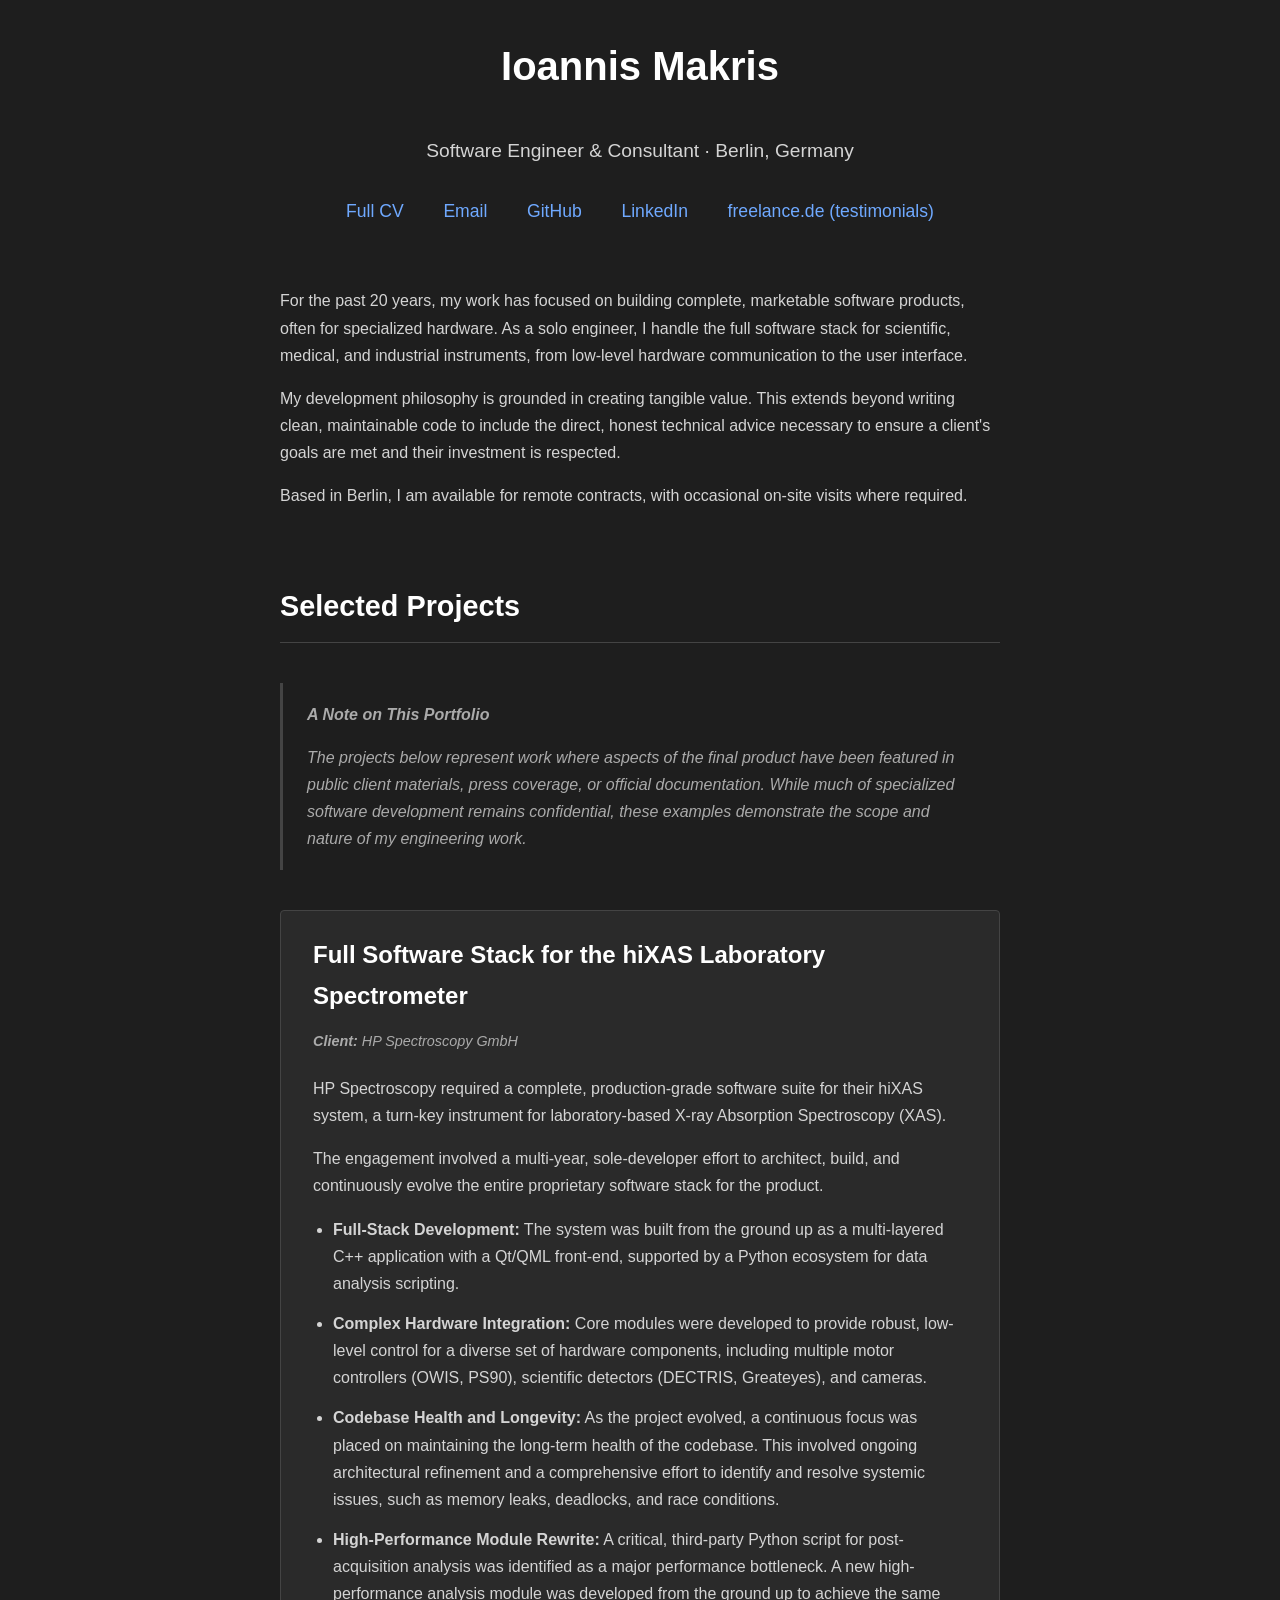
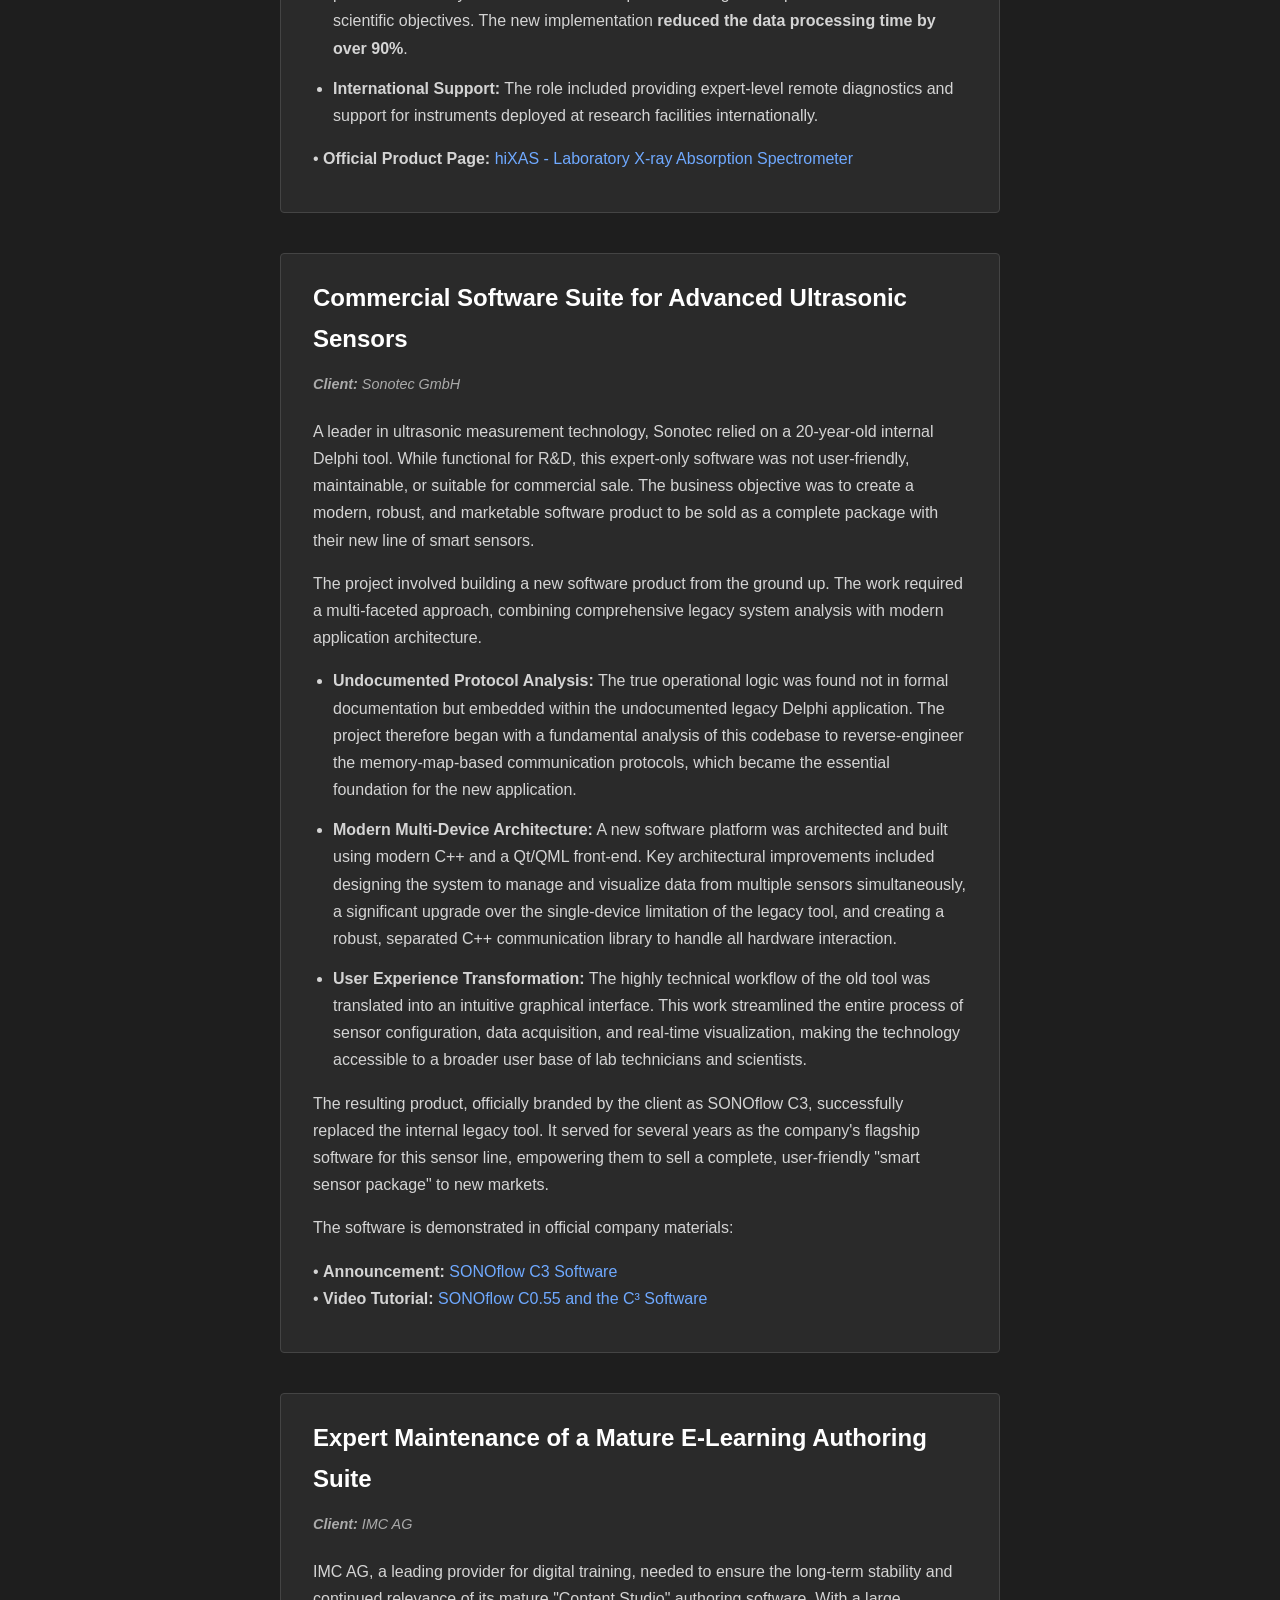
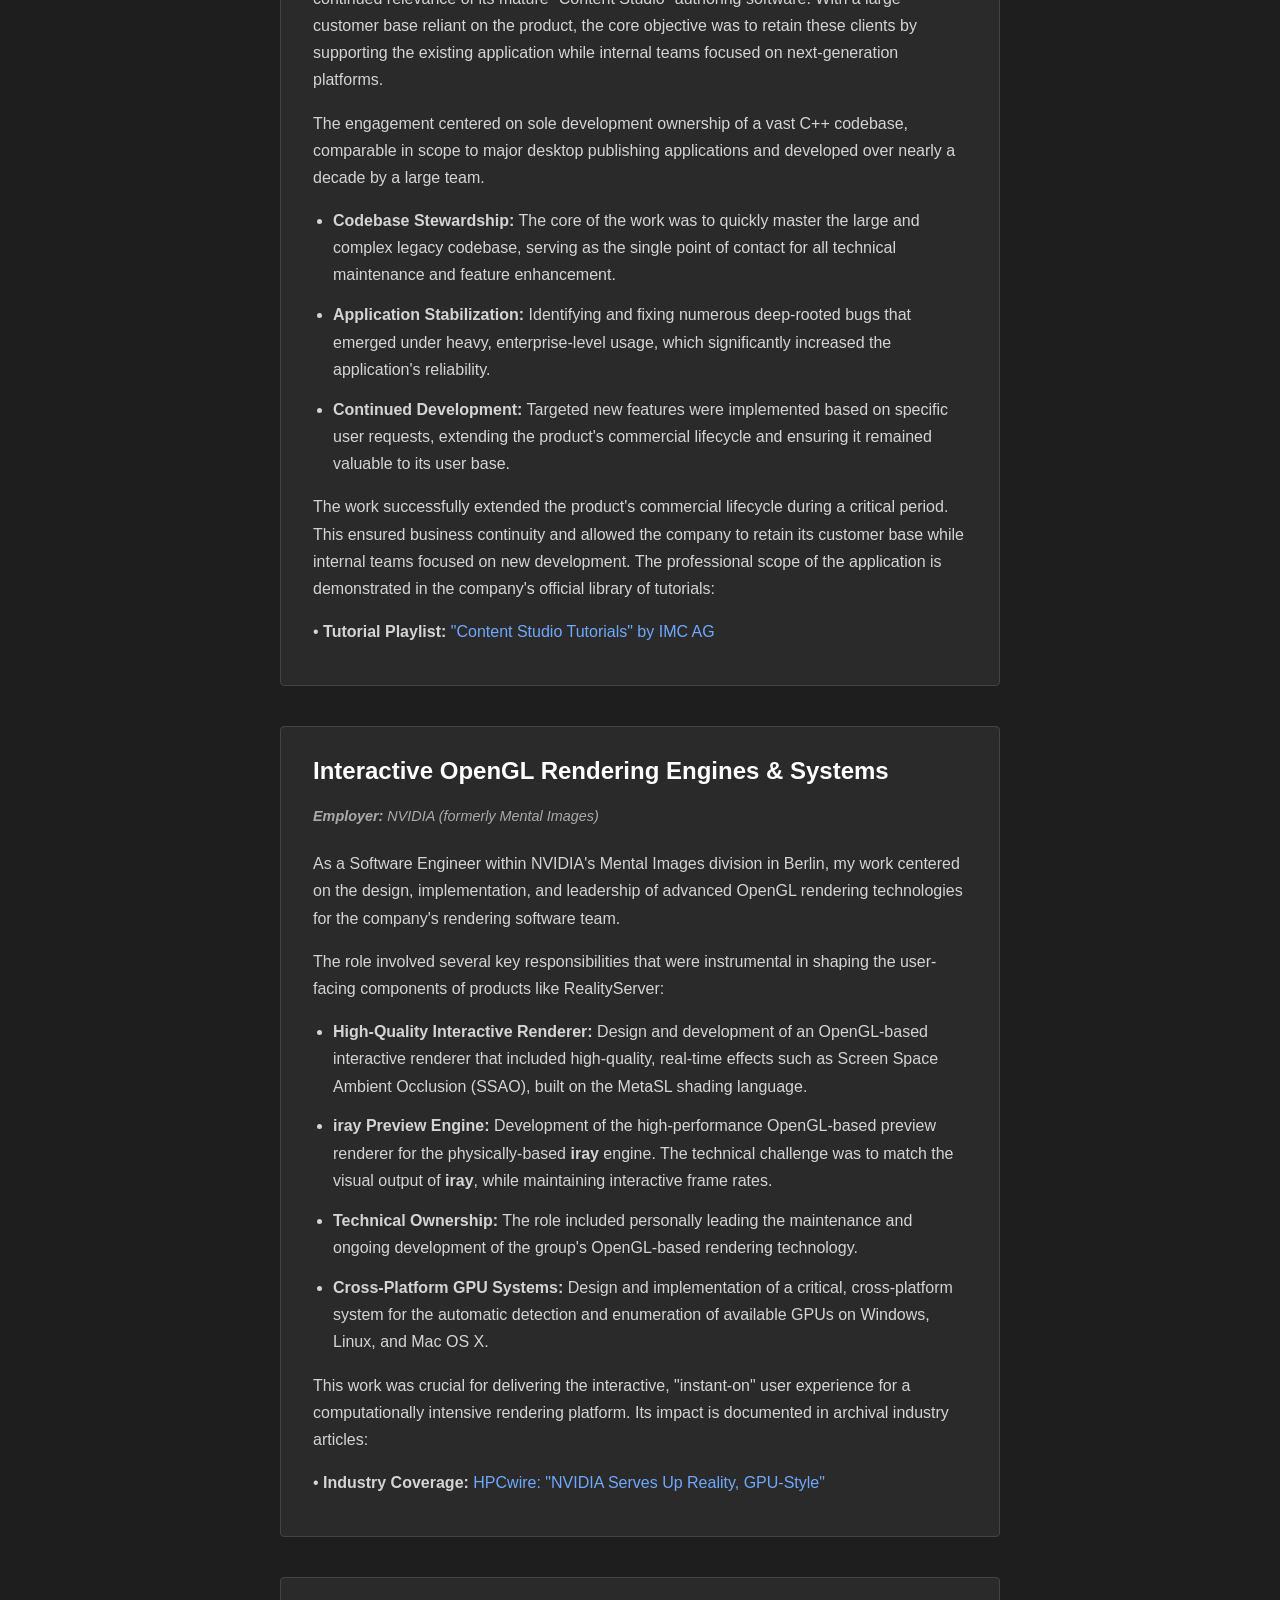
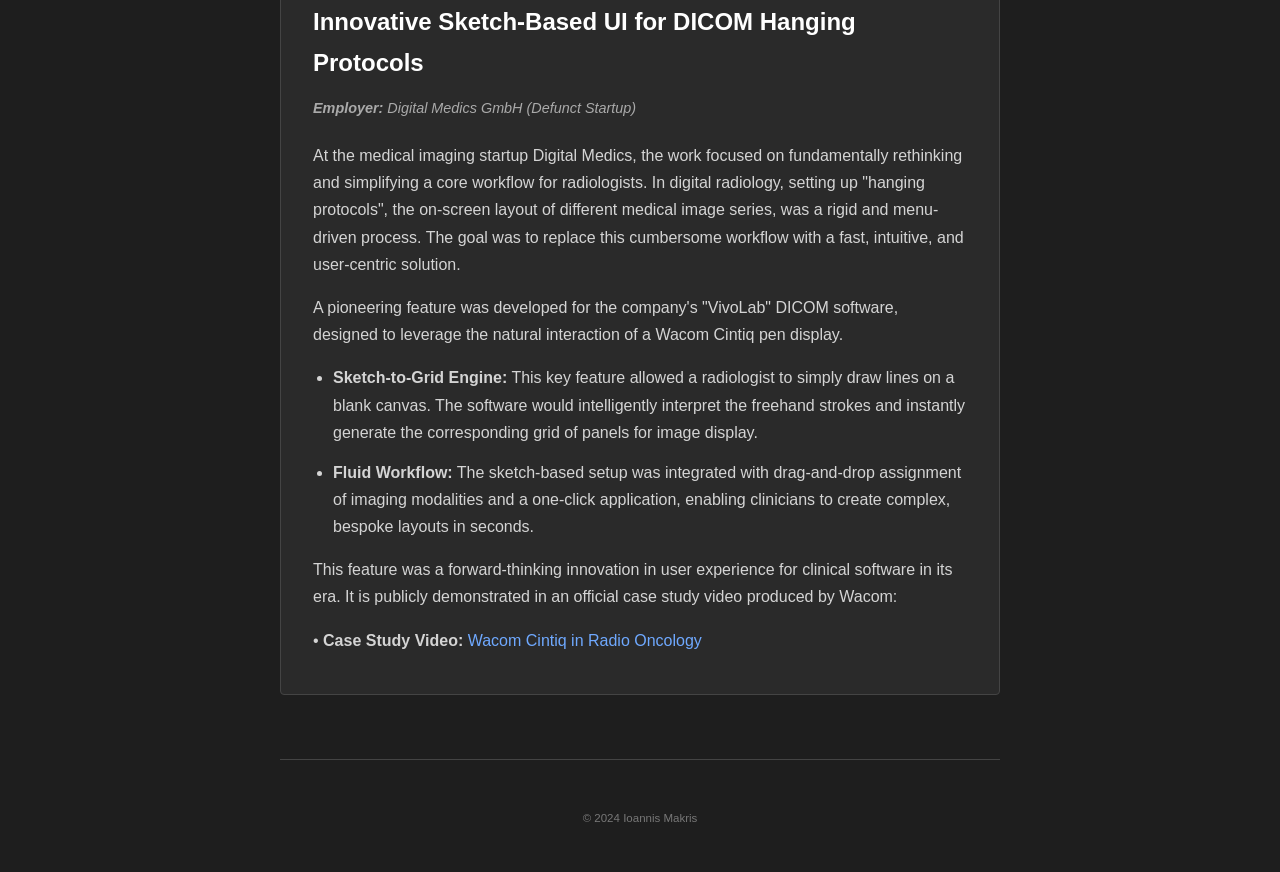
==== index.html @ 3e1bcc98 "Merge branch 'main' of https://github.com/imakris/imakris.de" ====
<!DOCTYPE html>
<html lang="en">
<head>
    <meta charset="UTF-8">
    <meta name="viewport" content="width=device-width, initial-scale=1.0">
    <title>Ioannis Makris - Software Engineer & Consultant</title>

    <!-- SEO & Social Media Meta Tags -->
    <meta name="description" content="Ioannis Makris, a C++/Qt software engineer and consultant based in Berlin, with 20 years of experience building full-stack applications for scientific, medical, and industrial instruments.">
    <meta property="og:title" content="Ioannis Makris - Software Engineer & Consultant">
    <meta property="og:description" content="Specializing in full-stack C++/Qt applications for scientific, medical, and industrial hardware.">
    <meta property="og:type" content="website">

    <!-- Embedded SVG Favicon (Correctly Encoded) -->
    <link rel="icon" type="image/svg+xml" href="data:image/svg+xml,%3Csvg xmlns='http://www.w3.org/2000/svg' viewBox='0 0 32 32'%3E%3Crect width='32' height='32' rx='6' fill='%231e1e1e' stroke='%23444' stroke-width='2' /%3E%3Ctext x='50%25' y='62%25' font-size='18' text-anchor='middle' fill='%236fa9ff' font-family='-apple-system, sans-serif' font-weight='600'%3EIM%3C/text%3E%3C/svg%3E">

    <style>
        :root {
            --bg-color: #1e1e1e;
            --text-color: #d4d4d4;
            --header-color: #ffffff;
            --accent-color: #6fa9ff;
            --border-color: #444;
            --card-bg-color: #2a2a2a;
        }
        
        * { box-sizing: border-box; }

        body {
            font-family: -apple-system, BlinkMacSystemFont, "Segoe UI", Roboto, Helvetica, Arial, sans-serif;
            background-color: var(--bg-color);
            color: var(--text-color);
            line-height: 1.7;
            margin: 0;
            padding: 0;
            display: flex;
            justify-content: center;
        }

        .container {
            max-width: 800px;
            width: 100%;
            padding: 2rem 2.5rem;
        }
        
        h1, h2 {
            color: var(--header-color);
            font-weight: 600;
            margin-top: 2.5em;
            margin-bottom: 1em;
            border-bottom: 1px solid var(--border-color);
            padding-bottom: 0.4em;
        }

        h1 {
            font-size: clamp(2rem, 5vw, 2.5rem);
            border-bottom: none;
            margin-top: 0;
            margin-bottom: 0.2em;
        }

        h2 { font-size: 1.8rem; }
        
        h3 {
            color: var(--header-color);
            font-size: 1.5rem; /* Increased size for better hierarchy */
            margin-top: 0;
            margin-bottom: 0.5em;
        }

        a {
            color: var(--accent-color);
            text-decoration: none;
            font-weight: 500;
        }

        a:hover { text-decoration: underline; }
        a:focus-visible { outline: 2px solid var(--accent-color); outline-offset: 3px; border-radius: 2px; }
        
        header {
            text-align: center;
            margin-bottom: 3.5rem;
        }
        
        header .subtitle {
            font-size: 1.2rem;
            color: var(--text-color);
            margin-bottom: 1.5rem;
        }

        nav.top-nav a {
            display: inline-block;
            padding: 0.3rem 0.6rem;
            margin: 0 0.5rem;
            font-size: 1.1rem;
        }
        
        main { display: block; }

        .portfolio-note {
            font-style: italic;
            border-left: 3px solid var(--border-color);
            padding: 0.1em 1.5em;
            margin: 2.5em 0;
            color: #aaa;
        }
        
        .project-card {
            background-color: var(--card-bg-color);
            border: 1px solid var(--border-color);
            border-radius: 4px;
            padding: 1.5rem 2rem;
            margin-bottom: 2.5rem;
        }

        .project-meta {
            color: #aaa;
            font-size: 0.9rem;
            font-style: italic;
            margin-top: 0;
            margin-bottom: 1.5em;
        }

        ul { padding-left: 20px; margin-top: 1em; }
        li { margin-bottom: 0.8rem; }
        
        footer {
            text-align: center;
            margin-top: 4rem;
            padding-top: 2rem;
            border-top: 1px solid var(--border-color);
            color: #aaa;
            font-size: 0.9em;
        }
        
        footer .secondary-nav a { margin: 0 1em; }
        footer .copyright { margin-top: 1.5em; font-size: 0.8em; color: #777; }

        .skip-link { position: absolute; left: -9999px; top: auto; width: 1px; height: 1px; overflow: hidden; }
        .skip-link:focus { position: static; width: auto; height: auto; margin: 1rem auto 0; background: var(--accent-color); color: #000; padding: .4rem .8rem; border-radius: 4px; text-decoration: none; }
    </style>
</head>
<body>
    <a href="#about" class="skip-link">Skip to main content</a>
    <div class="container">
        
        <header>
            <h1>Ioannis Makris</h1>
            <p class="subtitle">Software Engineer &amp; Consultant · Berlin, Germany</p>
            <nav class="top-nav" aria-label="Main Navigation">
                <a href="Makris_CV_EN_2025.pdf" target="_blank" rel="noopener noreferrer">Full CV</a> 
                <a href="mailto:info@imakris.de">Email</a> 
                <a href="https://github.com/imakris" target="_blank" rel="noopener noreferrer">GitHub</a>
                <a href="https://www.linkedin.com/in/makris/" target="_blank" rel="noopener noreferrer">LinkedIn</a>
                <a href="https://www.freelance.de/Freelancer/176333" target="_blank" rel="noopener noreferrer">freelance.de (testimonials)</a>
            </nav>
        </header>

        <main>
            <section id="about">
                <p>
                    For the past 20&nbsp;years, my work has focused on building complete, marketable software products, often for specialized hardware. As a solo engineer, I handle the full software stack for scientific, medical, and industrial instruments, from low-level hardware communication to the user interface.
                </p>
                <p>
                    My development philosophy is grounded in creating tangible value. This extends beyond writing clean, maintainable code to include the direct, honest technical advice necessary to ensure a client's goals are met and their investment is respected.
                </p>
				<p>
				    Based in Berlin, I am available for remote contracts, with occasional on-site visits where required.
				</p>
            </section>

            <section id="portfolio" aria-labelledby="portfolio-title">
                <h2 id="portfolio-title">Selected Projects</h2>
                
                <div class="portfolio-note">
                    <p><strong>A Note on This Portfolio</strong></p>
                    <p>The projects below represent work where aspects of the final product have been featured in public client materials, press coverage, or official documentation. While much of specialized software development remains confidential, these examples demonstrate the scope and nature of my engineering work.</p>
                </div>
                
                <article class="project-card" aria-labelledby="p1-title">
                    <h3 id="p1-title">Full Software Stack for the hiXAS Laboratory Spectrometer</h3>
                    <p class="project-meta"><strong>Client:</strong> HP Spectroscopy GmbH</p>
                    <p>HP Spectroscopy required a complete, production-grade software suite for their hiXAS system, a turn-key instrument for laboratory-based X-ray Absorption Spectroscopy (XAS).</p>
                    <p>The engagement involved a multi-year, sole-developer effort to architect, build, and continuously evolve the entire proprietary software stack for the product.</p>
                    <ul>
                        <li><strong>Full-Stack Development:</strong> The system was built from the ground up as a multi-layered C++ application with a Qt/QML front-end, supported by a Python ecosystem for data analysis scripting.</li>
                        <li><strong>Complex Hardware Integration:</strong> Core modules were developed to provide robust, low-level control for a diverse set of hardware components, including multiple motor controllers (OWIS, PS90), scientific detectors (DECTRIS, Greateyes), and cameras.</li>
                        <li><strong>Codebase Health and Longevity:</strong> As the project evolved, a continuous focus was placed on maintaining the long-term health of the codebase. This involved ongoing architectural refinement and a comprehensive effort to identify and resolve systemic issues, such as memory leaks, deadlocks, and race conditions.</li>
                        <li><strong>High-Performance Module Rewrite:</strong> A critical, third-party Python script for post-acquisition analysis was identified as a major performance bottleneck. A new high-performance analysis module was developed from the ground up to achieve the same scientific objectives. The new implementation <strong>reduced the data processing time by over 90%</strong>.</li>
                        <li><strong>International Support:</strong> The role included providing expert-level remote diagnostics and support for instruments deployed at research facilities internationally.</li>
                    </ul>
                    <p>• <strong>Official Product Page:</strong> <a href="https://www.hp-spectroscopy.com/xas-exafs" target="_blank" rel="noopener noreferrer">hiXAS - Laboratory X-ray Absorption Spectrometer</a></p>
                </article>

                <article class="project-card" aria-labelledby="p2-title">
                    <h3 id="p2-title">Commercial Software Suite for Advanced Ultrasonic Sensors</h3>
                    <p class="project-meta"><strong>Client:</strong> Sonotec GmbH</p>
                    <p>A leader in ultrasonic measurement technology, Sonotec relied on a 20-year-old internal Delphi tool. While functional for R&D, this expert-only software was not user-friendly, maintainable, or suitable for commercial sale. The business objective was to create a modern, robust, and marketable software product to be sold as a complete package with their new line of smart sensors.</p>
                    <p>The project involved building a new software product from the ground up. The work required a multi-faceted approach, combining comprehensive legacy system analysis with modern application architecture.</p>
                    <ul>
                        <li><strong>Undocumented Protocol Analysis:</strong> The true operational logic was found not in formal documentation but embedded within the undocumented legacy Delphi application. The project therefore began with a fundamental analysis of this codebase to reverse-engineer the memory-map-based communication protocols, which became the essential foundation for the new application.</li>
                        <li><strong>Modern Multi-Device Architecture:</strong> A new software platform was architected and built using modern C++ and a Qt/QML front-end. Key architectural improvements included designing the system to manage and visualize data from multiple sensors simultaneously, a significant upgrade over the single-device limitation of the legacy tool, and creating a robust, separated C++ communication library to handle all hardware interaction.</li>
                        <li><strong>User Experience Transformation:</strong> The highly technical workflow of the old tool was translated into an intuitive graphical interface. This work streamlined the entire process of sensor configuration, data acquisition, and real-time visualization, making the technology accessible to a broader user base of lab technicians and scientists.</li>
                    </ul>
                    <p>The resulting product, officially branded by the client as SONOflow C3, successfully replaced the internal legacy tool. It served for several years as the company's flagship software for this sensor line, empowering them to sell a complete, user-friendly "smart sensor package" to new markets.</p>
                    <p>The software is demonstrated in official company materials:</p>
                    <p>
                        • <strong>Announcement:</strong> <a href="https://www.sonotec.de/aktuelles/news/nicht-invasive-sonoflow-flow-sensoren-und-sonoflow-c3-software-das-anwenderfreundliche-smart-sensor-paket-zur-applikation-in-labor-40-fe-und-single-use-produktionsumgebungen/" target="_blank" rel="noopener noreferrer">SONOflow C3 Software</a> <br>
                        • <strong>Video Tutorial:</strong> <a href="https://www.youtube.com/watch?v=CIR7O5w5Bjc" target="_blank" rel="noopener noreferrer">SONOflow C0.55 and the C³&nbsp;Software</a>
                    </p>
                </article>
                
                <article class="project-card" aria-labelledby="p3-title">
                    <h3 id="p3-title">Expert Maintenance of a Mature E-Learning Authoring Suite</h3>
                    <p class="project-meta"><strong>Client:</strong> IMC AG</p>
                    <p>IMC AG, a leading provider for digital training, needed to ensure the long-term stability and continued relevance of its mature "Content Studio" authoring software. With a large customer base reliant on the product, the core objective was to retain these clients by supporting the existing application while internal teams focused on next-generation platforms.</p>
                    <p>The engagement centered on sole development ownership of a vast C++ codebase, comparable in scope to major desktop publishing applications and developed over nearly a decade by a large team.</p>
                    <ul>
                        <li><strong>Codebase Stewardship:</strong> The core of the work was to quickly master the large and complex legacy codebase, serving as the single point of contact for all technical maintenance and feature enhancement.</li>
                        <li><strong>Application Stabilization:</strong> Identifying and fixing numerous deep-rooted bugs that emerged under heavy, enterprise-level usage, which significantly increased the application's reliability.</li>
                        <li><strong>Continued Development:</strong> Targeted new features were implemented based on specific user requests, extending the product's commercial lifecycle and ensuring it remained valuable to its user base.</li>
                    </ul>
                    <p>The work successfully extended the product's commercial lifecycle during a critical period. This ensured business continuity and allowed the company to retain its customer base while internal teams focused on new development. The professional scope of the application is demonstrated in the company's official library of tutorials:</p>
                    <p>• <strong>Tutorial Playlist:</strong> <a href="https://www.youtube.com/playlist?list=PL9Lm7IHzcJree12lHMa8neIL-gicZ2NYL" target="_blank" rel="noopener noreferrer">"Content Studio Tutorials" by IMC AG</a></p>
                </article>

                <article class="project-card" aria-labelledby="p4-title">
                    <h3 id="p4-title">Interactive OpenGL Rendering Engines &amp; Systems</h3>
                    <p class="project-meta"><strong>Employer:</strong> NVIDIA (formerly Mental Images)</p>
                    <p>As a Software Engineer within NVIDIA's Mental Images division in Berlin, my work centered on the design, implementation, and leadership of advanced OpenGL rendering technologies for the company's rendering software team.</p>
                    <p>The role involved several key responsibilities that were instrumental in shaping the user-facing components of products like RealityServer:</p>
                     <ul>
                        <li><strong>High-Quality Interactive Renderer:</strong> Design and development of an OpenGL-based interactive renderer that included high-quality, real-time effects such as Screen Space Ambient Occlusion (SSAO), built on the MetaSL shading language.</li>
                        <li><strong>iray Preview Engine:</strong> Development of the high-performance OpenGL-based preview renderer for the physically-based <strong>iray</strong> engine. The technical challenge was to match the visual output of <strong>iray</strong>, while maintaining interactive frame rates.</li>
                        <li><strong>Technical Ownership:</strong> The role included personally leading the maintenance and ongoing development of the group's OpenGL-based rendering technology.</li>
                        <li><strong>Cross-Platform GPU Systems:</strong> Design and implementation of a critical, cross-platform system for the automatic detection and enumeration of available GPUs on Windows, Linux, and Mac OS X.</li>
                    </ul>
                    <p>This work was crucial for delivering the interactive, "instant-on" user experience for a computationally intensive rendering platform. Its impact is documented in archival industry articles:</p>
                    <p>• <strong>Industry Coverage:</strong> <a href="https://www.hpcwire.com/2010/07/26/nvidia_serves_up_reality_gpu-style/" target="_blank" rel="noopener noreferrer">HPCwire: "NVIDIA Serves Up Reality, GPU-Style"</a></p>
                </article>

                <article class="project-card" aria-labelledby="p5-title">
                    <h3 id="p5-title">Innovative Sketch-Based UI for DICOM Hanging Protocols</h3>
                    <p class="project-meta"><strong>Employer:</strong> Digital Medics GmbH (Defunct Startup)</p>
                    <p>At the medical imaging startup Digital Medics, the work focused on fundamentally rethinking and simplifying a core workflow for radiologists. In digital radiology, setting up "hanging protocols", the on-screen layout of different medical image series, was a rigid and menu-driven process. The goal was to replace this cumbersome workflow with a fast, intuitive, and user-centric solution.</p>
                    <p>A pioneering feature was developed for the company's "VivoLab" DICOM software, designed to leverage the natural interaction of a Wacom Cintiq pen display.</p>
                    <ul>
                        <li><strong>Sketch-to-Grid Engine:</strong> This key feature allowed a radiologist to simply draw lines on a blank canvas. The software would intelligently interpret the freehand strokes and instantly generate the corresponding grid of panels for image display.</li>
                        <li><strong>Fluid Workflow:</strong> The sketch-based setup was integrated with drag-and-drop assignment of imaging modalities and a one-click application, enabling clinicians to create complex, bespoke layouts in seconds.</li>
                    </ul>
                    <p>This feature was a forward-thinking innovation in user experience for clinical software in its era. It is publicly demonstrated in an official case study video produced by Wacom:</p>
                    <p>• <strong>Case Study Video:</strong> <a href="https://www.youtube.com/watch?v=cOIuM2rxR1k" target="_blank" rel="noopener noreferrer">Wacom Cintiq in Radio Oncology</a></p>
                </article>
                
            </section>
        </main>
        
        <footer>
            <p class="copyright">&copy; 2024 Ioannis Makris</p>
        </footer>

    </div>

</body>
</html>
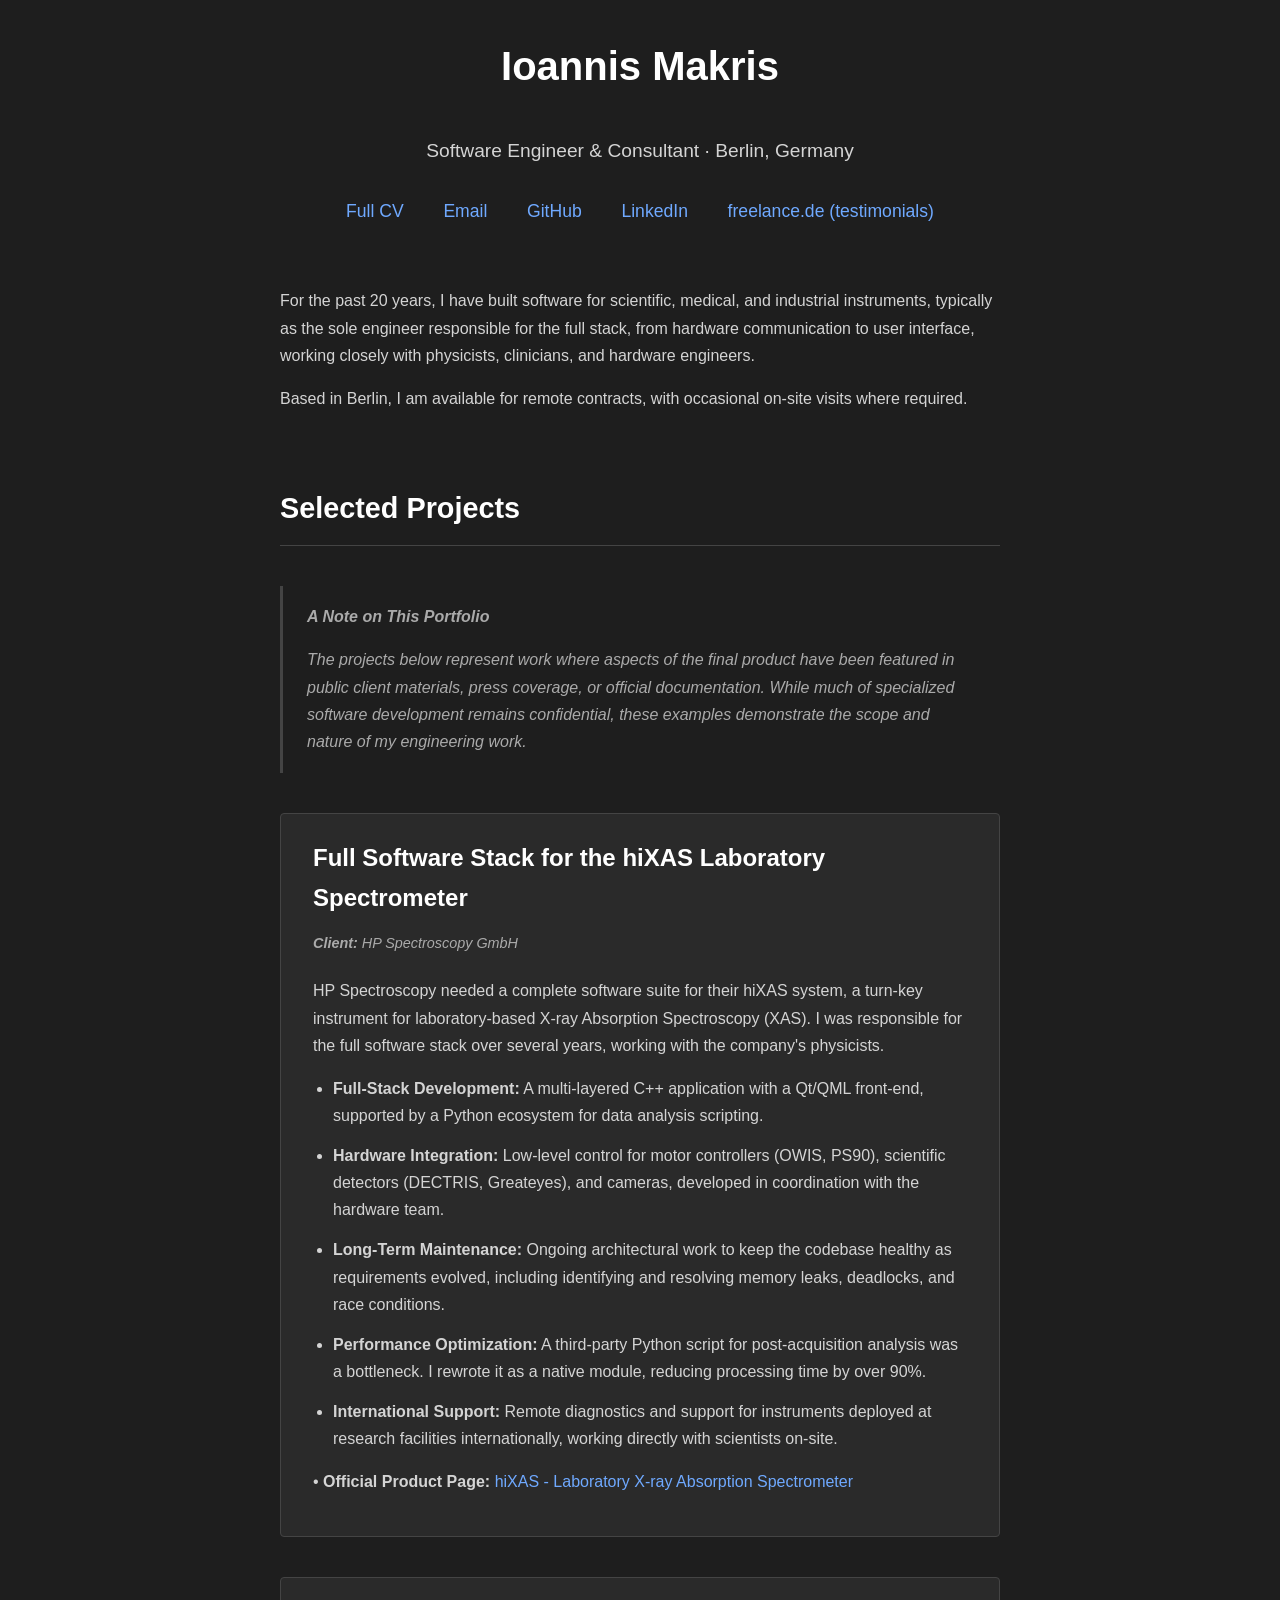
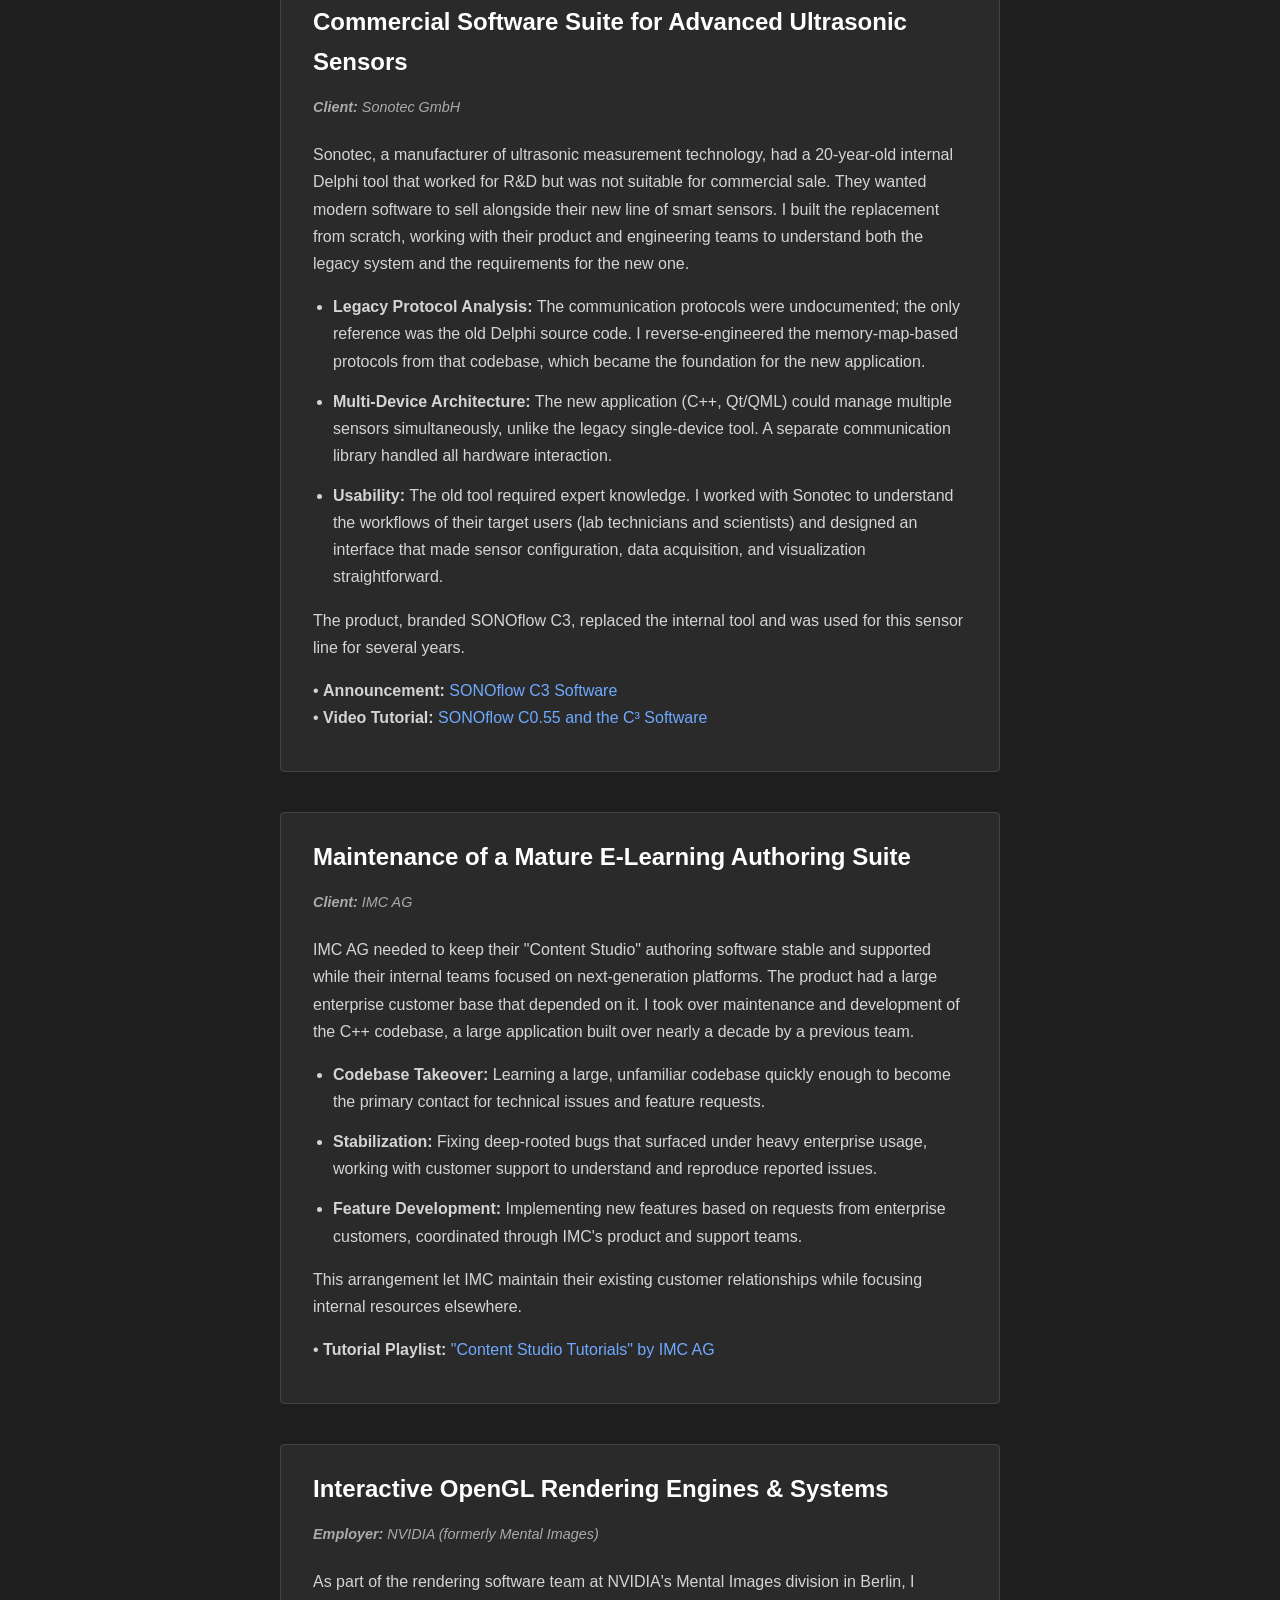
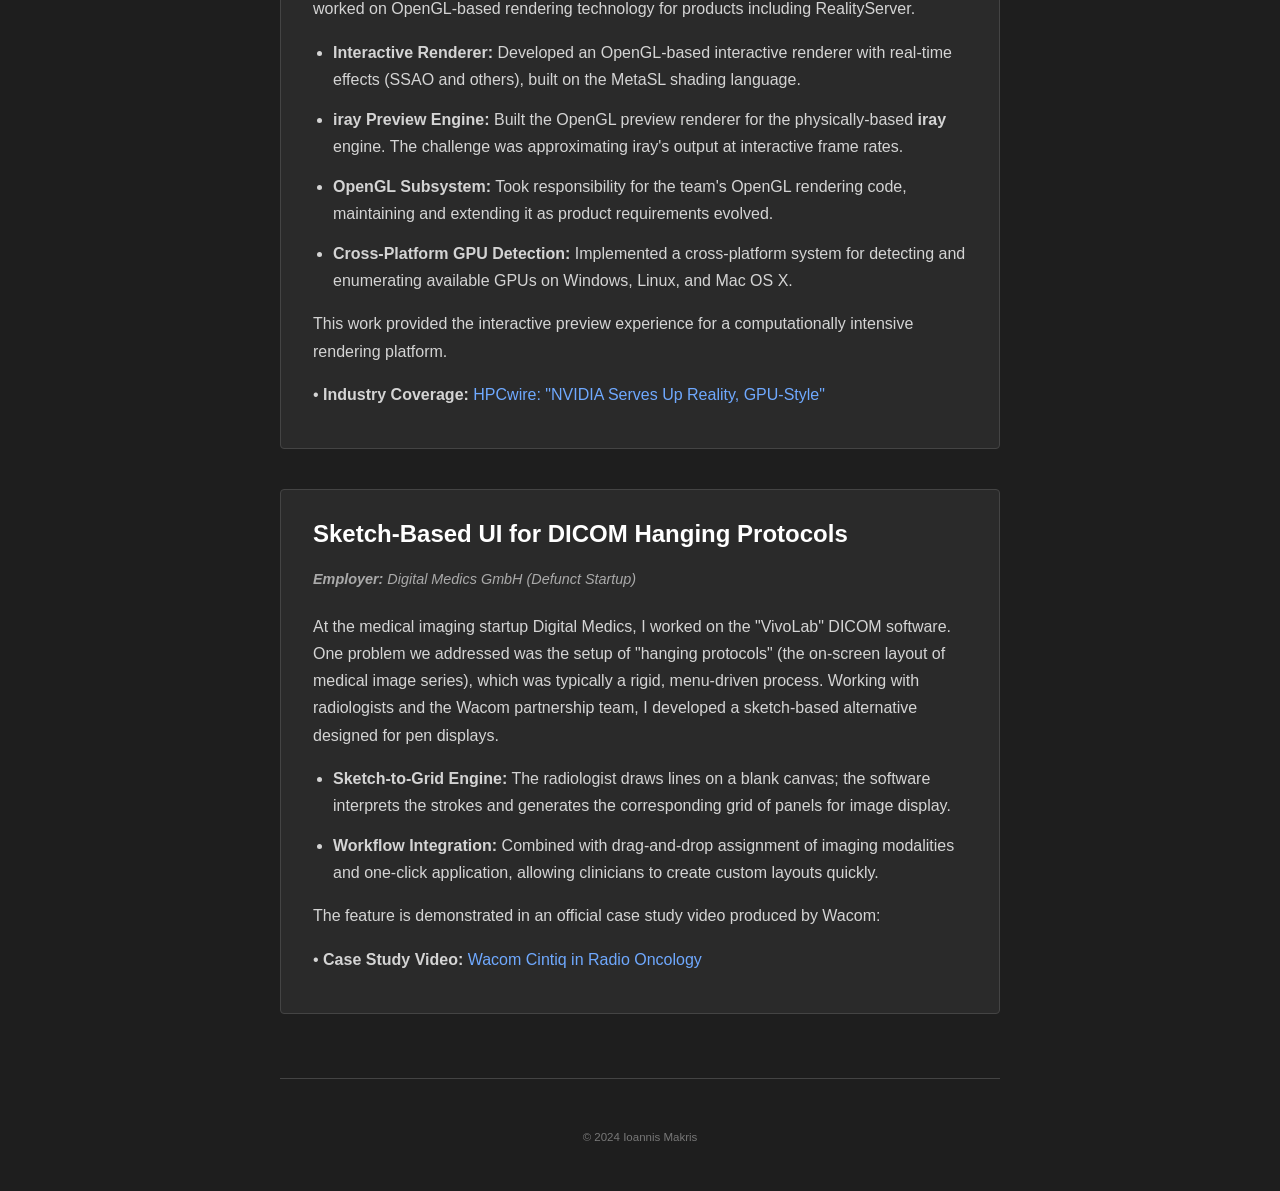
==== commit 4610747e: "text refinements" ====
--- a/index.html
+++ b/index.html
@@ -159,12 +159,9 @@
         <main>
             <section id="about">
                 <p>
-                    For the past 20&nbsp;years, my work has focused on building complete, marketable software products, often for specialized hardware. As a solo engineer, I handle the full software stack for scientific, medical, and industrial instruments, from low-level hardware communication to the user interface.
+                    For the past 20&nbsp;years, I have built software for scientific, medical, and industrial instruments, typically as the sole engineer responsible for the full stack, from hardware communication to user interface, working closely with physicists, clinicians, and hardware engineers.
                 </p>
                 <p>
-                    My development philosophy is grounded in creating tangible value. This extends beyond writing clean, maintainable code to include the direct, honest technical advice necessary to ensure a client's goals are met and their investment is respected.
-                </p>
-				<p>
 				    Based in Berlin, I am available for remote contracts, with occasional on-site visits where required.
 				</p>
             </section>
@@ -180,14 +177,13 @@
                 <article class="project-card" aria-labelledby="p1-title">
                     <h3 id="p1-title">Full Software Stack for the hiXAS Laboratory Spectrometer</h3>
                     <p class="project-meta"><strong>Client:</strong> HP Spectroscopy GmbH</p>
-                    <p>HP Spectroscopy required a complete, production-grade software suite for their hiXAS system, a turn-key instrument for laboratory-based X-ray Absorption Spectroscopy (XAS).</p>
-                    <p>The engagement involved a multi-year, sole-developer effort to architect, build, and continuously evolve the entire proprietary software stack for the product.</p>
-                    <ul>
-                        <li><strong>Full-Stack Development:</strong> The system was built from the ground up as a multi-layered C++ application with a Qt/QML front-end, supported by a Python ecosystem for data analysis scripting.</li>
-                        <li><strong>Complex Hardware Integration:</strong> Core modules were developed to provide robust, low-level control for a diverse set of hardware components, including multiple motor controllers (OWIS, PS90), scientific detectors (DECTRIS, Greateyes), and cameras.</li>
-                        <li><strong>Codebase Health and Longevity:</strong> As the project evolved, a continuous focus was placed on maintaining the long-term health of the codebase. This involved ongoing architectural refinement and a comprehensive effort to identify and resolve systemic issues, such as memory leaks, deadlocks, and race conditions.</li>
-                        <li><strong>High-Performance Module Rewrite:</strong> A critical, third-party Python script for post-acquisition analysis was identified as a major performance bottleneck. A new high-performance analysis module was developed from the ground up to achieve the same scientific objectives. The new implementation <strong>reduced the data processing time by over 90%</strong>.</li>
-                        <li><strong>International Support:</strong> The role included providing expert-level remote diagnostics and support for instruments deployed at research facilities internationally.</li>
+                    <p>HP Spectroscopy needed a complete software suite for their hiXAS system, a turn-key instrument for laboratory-based X-ray Absorption Spectroscopy (XAS). I was responsible for the full software stack over several years, working with the company's physicists.</p>
+                    <ul>
+                        <li><strong>Full-Stack Development:</strong> A multi-layered C++ application with a Qt/QML front-end, supported by a Python ecosystem for data analysis scripting.</li>
+                        <li><strong>Hardware Integration:</strong> Low-level control for motor controllers (OWIS, PS90), scientific detectors (DECTRIS, Greateyes), and cameras, developed in coordination with the hardware team.</li>
+                        <li><strong>Long-Term Maintenance:</strong> Ongoing architectural work to keep the codebase healthy as requirements evolved, including identifying and resolving memory leaks, deadlocks, and race conditions.</li>
+                        <li><strong>Performance Optimization:</strong> A third-party Python script for post-acquisition analysis was a bottleneck. I rewrote it as a native module, reducing processing time by over 90%.</li>
+                        <li><strong>International Support:</strong> Remote diagnostics and support for instruments deployed at research facilities internationally, working directly with scientists on-site.</li>
                     </ul>
                     <p>• <strong>Official Product Page:</strong> <a href="https://www.hp-spectroscopy.com/xas-exafs" target="_blank" rel="noopener noreferrer">hiXAS - Laboratory X-ray Absorption Spectrometer</a></p>
                 </article>
@@ -195,15 +191,13 @@
                 <article class="project-card" aria-labelledby="p2-title">
                     <h3 id="p2-title">Commercial Software Suite for Advanced Ultrasonic Sensors</h3>
                     <p class="project-meta"><strong>Client:</strong> Sonotec GmbH</p>
-                    <p>A leader in ultrasonic measurement technology, Sonotec relied on a 20-year-old internal Delphi tool. While functional for R&D, this expert-only software was not user-friendly, maintainable, or suitable for commercial sale. The business objective was to create a modern, robust, and marketable software product to be sold as a complete package with their new line of smart sensors.</p>
-                    <p>The project involved building a new software product from the ground up. The work required a multi-faceted approach, combining comprehensive legacy system analysis with modern application architecture.</p>
-                    <ul>
-                        <li><strong>Undocumented Protocol Analysis:</strong> The true operational logic was found not in formal documentation but embedded within the undocumented legacy Delphi application. The project therefore began with a fundamental analysis of this codebase to reverse-engineer the memory-map-based communication protocols, which became the essential foundation for the new application.</li>
-                        <li><strong>Modern Multi-Device Architecture:</strong> A new software platform was architected and built using modern C++ and a Qt/QML front-end. Key architectural improvements included designing the system to manage and visualize data from multiple sensors simultaneously, a significant upgrade over the single-device limitation of the legacy tool, and creating a robust, separated C++ communication library to handle all hardware interaction.</li>
-                        <li><strong>User Experience Transformation:</strong> The highly technical workflow of the old tool was translated into an intuitive graphical interface. This work streamlined the entire process of sensor configuration, data acquisition, and real-time visualization, making the technology accessible to a broader user base of lab technicians and scientists.</li>
-                    </ul>
-                    <p>The resulting product, officially branded by the client as SONOflow C3, successfully replaced the internal legacy tool. It served for several years as the company's flagship software for this sensor line, empowering them to sell a complete, user-friendly "smart sensor package" to new markets.</p>
-                    <p>The software is demonstrated in official company materials:</p>
+                    <p>Sonotec, a manufacturer of ultrasonic measurement technology, had a 20-year-old internal Delphi tool that worked for R&D but was not suitable for commercial sale. They wanted modern software to sell alongside their new line of smart sensors. I built the replacement from scratch, working with their product and engineering teams to understand both the legacy system and the requirements for the new one.</p>
+                    <ul>
+                        <li><strong>Legacy Protocol Analysis:</strong> The communication protocols were undocumented; the only reference was the old Delphi source code. I reverse-engineered the memory-map-based protocols from that codebase, which became the foundation for the new application.</li>
+                        <li><strong>Multi-Device Architecture:</strong> The new application (C++, Qt/QML) could manage multiple sensors simultaneously, unlike the legacy single-device tool. A separate communication library handled all hardware interaction.</li>
+                        <li><strong>Usability:</strong> The old tool required expert knowledge. I worked with Sonotec to understand the workflows of their target users (lab technicians and scientists) and designed an interface that made sensor configuration, data acquisition, and visualization straightforward.</li>
+                    </ul>
+                    <p>The product, branded SONOflow C3, replaced the internal tool and was used for this sensor line for several years.</p>
                     <p>
                         • <strong>Announcement:</strong> <a href="https://www.sonotec.de/aktuelles/news/nicht-invasive-sonoflow-flow-sensoren-und-sonoflow-c3-software-das-anwenderfreundliche-smart-sensor-paket-zur-applikation-in-labor-40-fe-und-single-use-produktionsumgebungen/" target="_blank" rel="noopener noreferrer">SONOflow C3 Software</a> <br>
                         • <strong>Video Tutorial:</strong> <a href="https://www.youtube.com/watch?v=CIR7O5w5Bjc" target="_blank" rel="noopener noreferrer">SONOflow C0.55 and the C³&nbsp;Software</a>
@@ -211,44 +205,41 @@
                 </article>
                 
                 <article class="project-card" aria-labelledby="p3-title">
-                    <h3 id="p3-title">Expert Maintenance of a Mature E-Learning Authoring Suite</h3>
+                    <h3 id="p3-title">Maintenance of a Mature E-Learning Authoring Suite</h3>
                     <p class="project-meta"><strong>Client:</strong> IMC AG</p>
-                    <p>IMC AG, a leading provider for digital training, needed to ensure the long-term stability and continued relevance of its mature "Content Studio" authoring software. With a large customer base reliant on the product, the core objective was to retain these clients by supporting the existing application while internal teams focused on next-generation platforms.</p>
-                    <p>The engagement centered on sole development ownership of a vast C++ codebase, comparable in scope to major desktop publishing applications and developed over nearly a decade by a large team.</p>
-                    <ul>
-                        <li><strong>Codebase Stewardship:</strong> The core of the work was to quickly master the large and complex legacy codebase, serving as the single point of contact for all technical maintenance and feature enhancement.</li>
-                        <li><strong>Application Stabilization:</strong> Identifying and fixing numerous deep-rooted bugs that emerged under heavy, enterprise-level usage, which significantly increased the application's reliability.</li>
-                        <li><strong>Continued Development:</strong> Targeted new features were implemented based on specific user requests, extending the product's commercial lifecycle and ensuring it remained valuable to its user base.</li>
-                    </ul>
-                    <p>The work successfully extended the product's commercial lifecycle during a critical period. This ensured business continuity and allowed the company to retain its customer base while internal teams focused on new development. The professional scope of the application is demonstrated in the company's official library of tutorials:</p>
+                    <p>IMC AG needed to keep their "Content Studio" authoring software stable and supported while their internal teams focused on next-generation platforms. The product had a large enterprise customer base that depended on it. I took over maintenance and development of the C++ codebase, a large application built over nearly a decade by a previous team.</p>
+                    <ul>
+                        <li><strong>Codebase Takeover:</strong> Learning a large, unfamiliar codebase quickly enough to become the primary contact for technical issues and feature requests.</li>
+                        <li><strong>Stabilization:</strong> Fixing deep-rooted bugs that surfaced under heavy enterprise usage, working with customer support to understand and reproduce reported issues.</li>
+                        <li><strong>Feature Development:</strong> Implementing new features based on requests from enterprise customers, coordinated through IMC's product and support teams.</li>
+                    </ul>
+                    <p>This arrangement let IMC maintain their existing customer relationships while focusing internal resources elsewhere.</p>
                     <p>• <strong>Tutorial Playlist:</strong> <a href="https://www.youtube.com/playlist?list=PL9Lm7IHzcJree12lHMa8neIL-gicZ2NYL" target="_blank" rel="noopener noreferrer">"Content Studio Tutorials" by IMC AG</a></p>
                 </article>
 
                 <article class="project-card" aria-labelledby="p4-title">
                     <h3 id="p4-title">Interactive OpenGL Rendering Engines &amp; Systems</h3>
                     <p class="project-meta"><strong>Employer:</strong> NVIDIA (formerly Mental Images)</p>
-                    <p>As a Software Engineer within NVIDIA's Mental Images division in Berlin, my work centered on the design, implementation, and leadership of advanced OpenGL rendering technologies for the company's rendering software team.</p>
-                    <p>The role involved several key responsibilities that were instrumental in shaping the user-facing components of products like RealityServer:</p>
+                    <p>As part of the rendering software team at NVIDIA's Mental Images division in Berlin, I worked on OpenGL-based rendering technology for products including RealityServer.</p>
                      <ul>
-                        <li><strong>High-Quality Interactive Renderer:</strong> Design and development of an OpenGL-based interactive renderer that included high-quality, real-time effects such as Screen Space Ambient Occlusion (SSAO), built on the MetaSL shading language.</li>
-                        <li><strong>iray Preview Engine:</strong> Development of the high-performance OpenGL-based preview renderer for the physically-based <strong>iray</strong> engine. The technical challenge was to match the visual output of <strong>iray</strong>, while maintaining interactive frame rates.</li>
-                        <li><strong>Technical Ownership:</strong> The role included personally leading the maintenance and ongoing development of the group's OpenGL-based rendering technology.</li>
-                        <li><strong>Cross-Platform GPU Systems:</strong> Design and implementation of a critical, cross-platform system for the automatic detection and enumeration of available GPUs on Windows, Linux, and Mac OS X.</li>
-                    </ul>
-                    <p>This work was crucial for delivering the interactive, "instant-on" user experience for a computationally intensive rendering platform. Its impact is documented in archival industry articles:</p>
+                        <li><strong>Interactive Renderer:</strong> Developed an OpenGL-based interactive renderer with real-time effects (SSAO and others), built on the MetaSL shading language.</li>
+                        <li><strong>iray Preview Engine:</strong> Built the OpenGL preview renderer for the physically-based <strong>iray</strong> engine. The challenge was approximating iray's output at interactive frame rates.</li>
+                        <li><strong>OpenGL Subsystem:</strong> Took responsibility for the team's OpenGL rendering code, maintaining and extending it as product requirements evolved.</li>
+                        <li><strong>Cross-Platform GPU Detection:</strong> Implemented a cross-platform system for detecting and enumerating available GPUs on Windows, Linux, and Mac OS X.</li>
+                    </ul>
+                    <p>This work provided the interactive preview experience for a computationally intensive rendering platform.</p>
                     <p>• <strong>Industry Coverage:</strong> <a href="https://www.hpcwire.com/2010/07/26/nvidia_serves_up_reality_gpu-style/" target="_blank" rel="noopener noreferrer">HPCwire: "NVIDIA Serves Up Reality, GPU-Style"</a></p>
                 </article>
 
                 <article class="project-card" aria-labelledby="p5-title">
-                    <h3 id="p5-title">Innovative Sketch-Based UI for DICOM Hanging Protocols</h3>
+                    <h3 id="p5-title">Sketch-Based UI for DICOM Hanging Protocols</h3>
                     <p class="project-meta"><strong>Employer:</strong> Digital Medics GmbH (Defunct Startup)</p>
-                    <p>At the medical imaging startup Digital Medics, the work focused on fundamentally rethinking and simplifying a core workflow for radiologists. In digital radiology, setting up "hanging protocols", the on-screen layout of different medical image series, was a rigid and menu-driven process. The goal was to replace this cumbersome workflow with a fast, intuitive, and user-centric solution.</p>
-                    <p>A pioneering feature was developed for the company's "VivoLab" DICOM software, designed to leverage the natural interaction of a Wacom Cintiq pen display.</p>
-                    <ul>
-                        <li><strong>Sketch-to-Grid Engine:</strong> This key feature allowed a radiologist to simply draw lines on a blank canvas. The software would intelligently interpret the freehand strokes and instantly generate the corresponding grid of panels for image display.</li>
-                        <li><strong>Fluid Workflow:</strong> The sketch-based setup was integrated with drag-and-drop assignment of imaging modalities and a one-click application, enabling clinicians to create complex, bespoke layouts in seconds.</li>
-                    </ul>
-                    <p>This feature was a forward-thinking innovation in user experience for clinical software in its era. It is publicly demonstrated in an official case study video produced by Wacom:</p>
+                    <p>At the medical imaging startup Digital Medics, I worked on the "VivoLab" DICOM software. One problem we addressed was the setup of "hanging protocols" (the on-screen layout of medical image series), which was typically a rigid, menu-driven process. Working with radiologists and the Wacom partnership team, I developed a sketch-based alternative designed for pen displays.</p>
+                    <ul>
+                        <li><strong>Sketch-to-Grid Engine:</strong> The radiologist draws lines on a blank canvas; the software interprets the strokes and generates the corresponding grid of panels for image display.</li>
+                        <li><strong>Workflow Integration:</strong> Combined with drag-and-drop assignment of imaging modalities and one-click application, allowing clinicians to create custom layouts quickly.</li>
+                    </ul>
+                    <p>The feature is demonstrated in an official case study video produced by Wacom:</p>
                     <p>• <strong>Case Study Video:</strong> <a href="https://www.youtube.com/watch?v=cOIuM2rxR1k" target="_blank" rel="noopener noreferrer">Wacom Cintiq in Radio Oncology</a></p>
                 </article>
                 
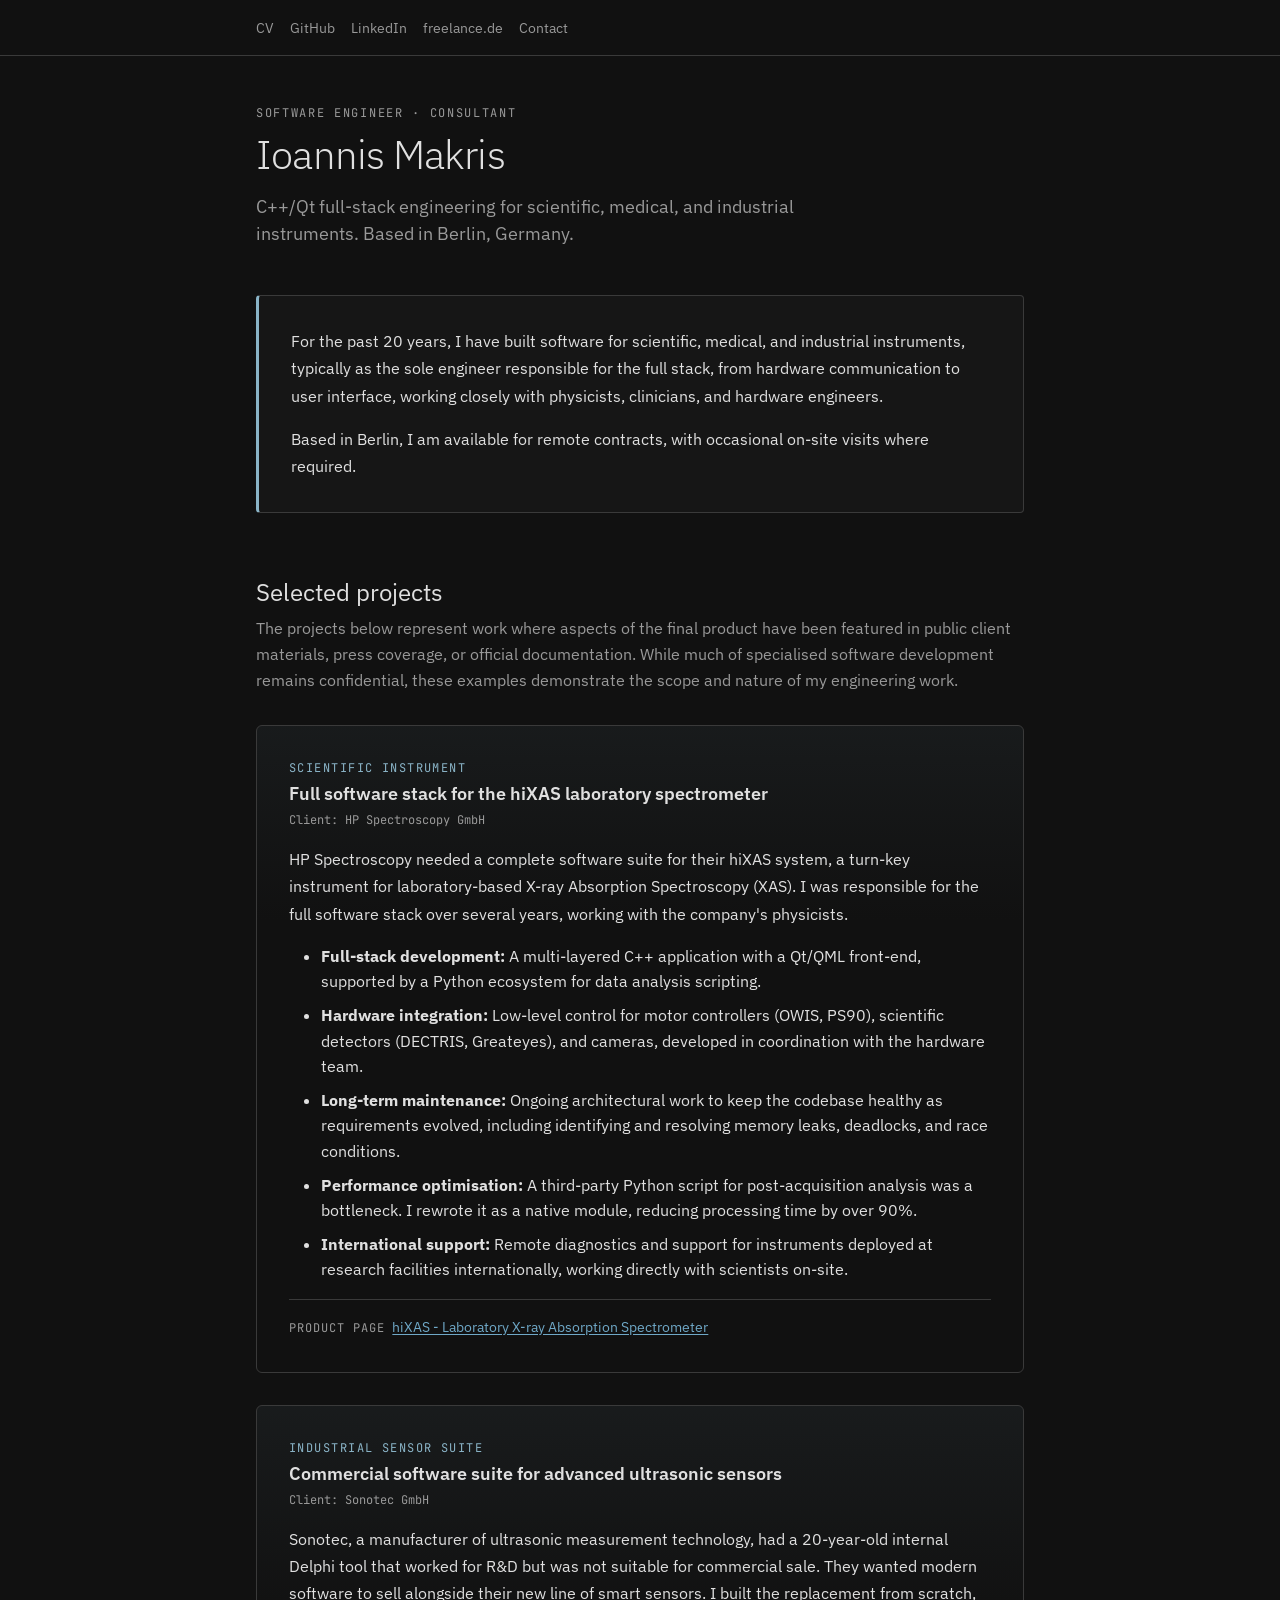
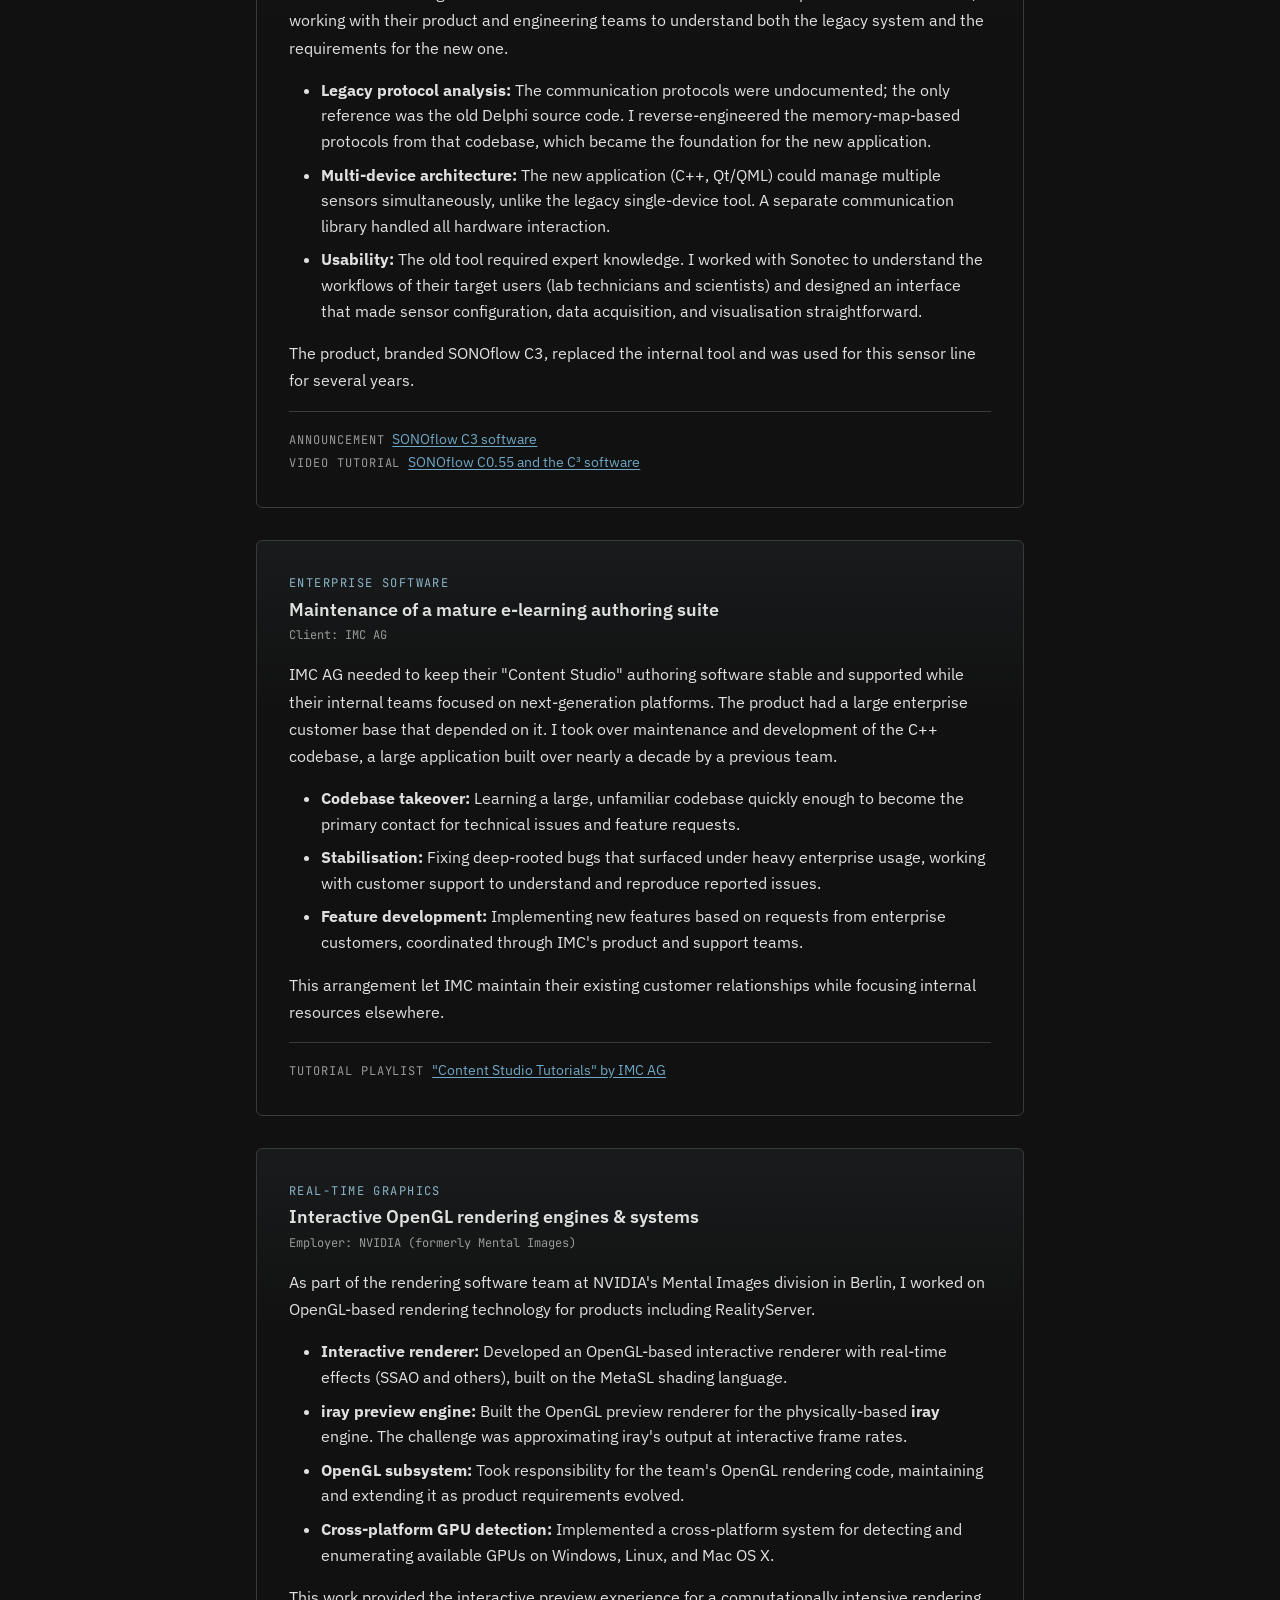
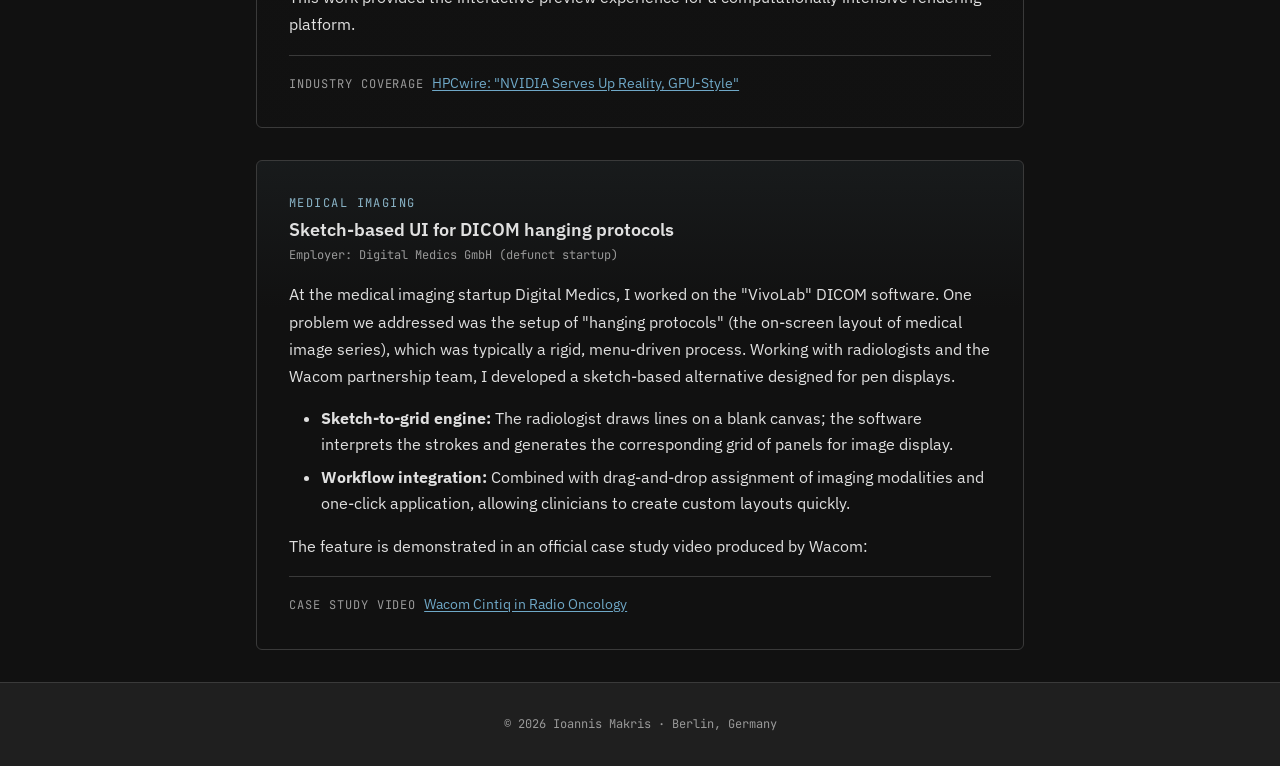
==== commit a661e5fc: "Restyle site to match Varinomics design system; add contact page Adopt the Varinomics dark colour to" ====
--- a/index.html
+++ b/index.html
@@ -1,256 +1,169 @@
-<!DOCTYPE html>
-<html lang="en">
+<!doctype html>
+<html lang="en" data-theme="dark">
 <head>
-    <meta charset="UTF-8">
-    <meta name="viewport" content="width=device-width, initial-scale=1.0">
-    <title>Ioannis Makris - Software Engineer & Consultant</title>
+    <meta charset="utf-8">
+    <meta name="viewport" content="width=device-width, initial-scale=1">
+    <meta name="color-scheme" content="dark">
+    <title>Ioannis Makris - Software Engineer &amp; Consultant</title>
 
-    <!-- SEO & Social Media Meta Tags -->
     <meta name="description" content="Ioannis Makris, a C++/Qt software engineer and consultant based in Berlin, with 20 years of experience building full-stack applications for scientific, medical, and industrial instruments.">
-    <meta property="og:title" content="Ioannis Makris - Software Engineer & Consultant">
+    <meta property="og:title" content="Ioannis Makris - Software Engineer &amp; Consultant">
     <meta property="og:description" content="Specializing in full-stack C++/Qt applications for scientific, medical, and industrial hardware.">
     <meta property="og:type" content="website">
+    <meta property="og:site_name" content="Ioannis Makris">
 
-    <!-- Embedded SVG Favicon (Correctly Encoded) -->
-    <link rel="icon" type="image/svg+xml" href="data:image/svg+xml,%3Csvg xmlns='http://www.w3.org/2000/svg' viewBox='0 0 32 32'%3E%3Crect width='32' height='32' rx='6' fill='%231e1e1e' stroke='%23444' stroke-width='2' /%3E%3Ctext x='50%25' y='62%25' font-size='18' text-anchor='middle' fill='%236fa9ff' font-family='-apple-system, sans-serif' font-weight='600'%3EIM%3C/text%3E%3C/svg%3E">
+    <link rel="icon" type="image/svg+xml" href="data:image/svg+xml,%3Csvg xmlns='http://www.w3.org/2000/svg' viewBox='0 0 32 32'%3E%3Crect width='32' height='32' rx='4' fill='%23111' stroke='%233a3a3a' stroke-width='1.5' /%3E%3Ctext x='50%25' y='62%25' font-size='14' text-anchor='middle' fill='%236fa8c7' font-family='IBM Plex Sans, system-ui, sans-serif' font-weight='600'%3EIM%3C/text%3E%3C/svg%3E">
 
-    <style>
-        :root {
-            --bg-color: #1e1e1e;
-            --text-color: #d4d4d4;
-            --header-color: #ffffff;
-            --accent-color: #6fa9ff;
-            --border-color: #444;
-            --card-bg-color: #2a2a2a;
-        }
-        
-        * { box-sizing: border-box; }
-
-        body {
-            font-family: -apple-system, BlinkMacSystemFont, "Segoe UI", Roboto, Helvetica, Arial, sans-serif;
-            background-color: var(--bg-color);
-            color: var(--text-color);
-            line-height: 1.7;
-            margin: 0;
-            padding: 0;
-            display: flex;
-            justify-content: center;
-        }
-
-        .container {
-            max-width: 800px;
-            width: 100%;
-            padding: 2rem 2.5rem;
-        }
-        
-        h1, h2 {
-            color: var(--header-color);
-            font-weight: 600;
-            margin-top: 2.5em;
-            margin-bottom: 1em;
-            border-bottom: 1px solid var(--border-color);
-            padding-bottom: 0.4em;
-        }
-
-        h1 {
-            font-size: clamp(2rem, 5vw, 2.5rem);
-            border-bottom: none;
-            margin-top: 0;
-            margin-bottom: 0.2em;
-        }
-
-        h2 { font-size: 1.8rem; }
-        
-        h3 {
-            color: var(--header-color);
-            font-size: 1.5rem; /* Increased size for better hierarchy */
-            margin-top: 0;
-            margin-bottom: 0.5em;
-        }
-
-        a {
-            color: var(--accent-color);
-            text-decoration: none;
-            font-weight: 500;
-        }
-
-        a:hover { text-decoration: underline; }
-        a:focus-visible { outline: 2px solid var(--accent-color); outline-offset: 3px; border-radius: 2px; }
-        
-        header {
-            text-align: center;
-            margin-bottom: 3.5rem;
-        }
-        
-        header .subtitle {
-            font-size: 1.2rem;
-            color: var(--text-color);
-            margin-bottom: 1.5rem;
-        }
-
-        nav.top-nav a {
-            display: inline-block;
-            padding: 0.3rem 0.6rem;
-            margin: 0 0.5rem;
-            font-size: 1.1rem;
-        }
-        
-        main { display: block; }
-
-        .portfolio-note {
-            font-style: italic;
-            border-left: 3px solid var(--border-color);
-            padding: 0.1em 1.5em;
-            margin: 2.5em 0;
-            color: #aaa;
-        }
-        
-        .project-card {
-            background-color: var(--card-bg-color);
-            border: 1px solid var(--border-color);
-            border-radius: 4px;
-            padding: 1.5rem 2rem;
-            margin-bottom: 2.5rem;
-        }
-
-        .project-meta {
-            color: #aaa;
-            font-size: 0.9rem;
-            font-style: italic;
-            margin-top: 0;
-            margin-bottom: 1.5em;
-        }
-
-        ul { padding-left: 20px; margin-top: 1em; }
-        li { margin-bottom: 0.8rem; }
-        
-        footer {
-            text-align: center;
-            margin-top: 4rem;
-            padding-top: 2rem;
-            border-top: 1px solid var(--border-color);
-            color: #aaa;
-            font-size: 0.9em;
-        }
-        
-        footer .secondary-nav a { margin: 0 1em; }
-        footer .copyright { margin-top: 1.5em; font-size: 0.8em; color: #777; }
-
-        .skip-link { position: absolute; left: -9999px; top: auto; width: 1px; height: 1px; overflow: hidden; }
-        .skip-link:focus { position: static; width: auto; height: auto; margin: 1rem auto 0; background: var(--accent-color); color: #000; padding: .4rem .8rem; border-radius: 4px; text-decoration: none; }
-    </style>
+    <link rel="preconnect" href="https://fonts.googleapis.com">
+    <link rel="preconnect" href="https://fonts.gstatic.com" crossorigin>
+    <link rel="stylesheet" href="https://fonts.googleapis.com/css2?family=IBM+Plex+Sans:wght@300;400;600&family=JetBrains+Mono:wght@400&display=swap">
+    <link rel="stylesheet" href="styles.css">
 </head>
 <body>
-    <a href="#about" class="skip-link">Skip to main content</a>
-    <div class="container">
-        
-        <header>
-            <h1>Ioannis Makris</h1>
-            <p class="subtitle">Software Engineer &amp; Consultant · Berlin, Germany</p>
-            <nav class="top-nav" aria-label="Main Navigation">
-                <a href="Makris_CV_EN_2025.pdf" target="_blank" rel="noopener noreferrer">Full CV</a> 
-                <a href="mailto:info@imakris.de">Email</a> 
+    <a href="#main-content" class="skip-nav">Skip to content</a>
+
+    <header class="site-header">
+        <div class="header-inner">
+            <nav class="site-nav" aria-label="Main navigation">
+                <a href="Makris_CV_EN_2025.pdf" target="_blank" rel="noopener noreferrer">CV</a>
                 <a href="https://github.com/imakris" target="_blank" rel="noopener noreferrer">GitHub</a>
                 <a href="https://www.linkedin.com/in/makris/" target="_blank" rel="noopener noreferrer">LinkedIn</a>
-                <a href="https://www.freelance.de/Freelancer/176333" target="_blank" rel="noopener noreferrer">freelance.de (testimonials)</a>
+                <a href="https://www.freelance.de/Freelancer/176333" target="_blank" rel="noopener noreferrer">freelance.de</a>
+                <a href="contact/index.html">Contact</a>
             </nav>
+        </div>
+    </header>
+
+    <main id="main-content">
+        <header class="page-header">
+            <p class="page-kicker">SOFTWARE ENGINEER &middot; CONSULTANT</p>
+            <h1 class="page-title">Ioannis Makris</h1>
+            <p class="page-tagline">
+                C++/Qt full-stack engineering for scientific, medical, and industrial
+                instruments. Based in Berlin, Germany.
+            </p>
         </header>
 
-        <main>
-            <section id="about">
-                <p>
-                    For the past 20&nbsp;years, I have built software for scientific, medical, and industrial instruments, typically as the sole engineer responsible for the full stack, from hardware communication to user interface, working closely with physicists, clinicians, and hardware engineers.
-                </p>
-                <p>
-				    Based in Berlin, I am available for remote contracts, with occasional on-site visits where required.
-				</p>
-            </section>
+        <section class="intro-card" aria-label="About">
+            <p>
+                For the past 20&nbsp;years, I have built software for scientific, medical, and industrial instruments, typically as the sole engineer responsible for the full stack, from hardware communication to user interface, working closely with physicists, clinicians, and hardware engineers.
+            </p>
+            <p>
+                Based in Berlin, I am available for remote contracts, with occasional on-site visits where required.
+            </p>
+        </section>
 
-            <section id="portfolio" aria-labelledby="portfolio-title">
-                <h2 id="portfolio-title">Selected Projects</h2>
-                
-                <div class="portfolio-note">
-                    <p><strong>A Note on This Portfolio</strong></p>
-                    <p>The projects below represent work where aspects of the final product have been featured in public client materials, press coverage, or official documentation. While much of specialized software development remains confidential, these examples demonstrate the scope and nature of my engineering work.</p>
-                </div>
-                
+        <section aria-labelledby="portfolio-title">
+            <h2 id="portfolio-title" class="section-title">Selected projects</h2>
+            <p class="section-tagline">
+                The projects below represent work where aspects of the final product have been featured in public client materials, press coverage, or official documentation. While much of specialised software development remains confidential, these examples demonstrate the scope and nature of my engineering work.
+            </p>
+
+            <div class="projects">
+
                 <article class="project-card" aria-labelledby="p1-title">
-                    <h3 id="p1-title">Full Software Stack for the hiXAS Laboratory Spectrometer</h3>
-                    <p class="project-meta"><strong>Client:</strong> HP Spectroscopy GmbH</p>
-                    <p>HP Spectroscopy needed a complete software suite for their hiXAS system, a turn-key instrument for laboratory-based X-ray Absorption Spectroscopy (XAS). I was responsible for the full software stack over several years, working with the company's physicists.</p>
+                    <p class="project-kicker">SCIENTIFIC INSTRUMENT</p>
+                    <h3 id="p1-title">Full software stack for the hiXAS laboratory spectrometer</h3>
+                    <p class="project-meta">Client: HP Spectroscopy GmbH</p>
+                    <p>
+                        HP Spectroscopy needed a complete software suite for their hiXAS system, a turn-key instrument for laboratory-based X-ray Absorption Spectroscopy (XAS). I was responsible for the full software stack over several years, working with the company's physicists.
+                    </p>
                     <ul>
-                        <li><strong>Full-Stack Development:</strong> A multi-layered C++ application with a Qt/QML front-end, supported by a Python ecosystem for data analysis scripting.</li>
-                        <li><strong>Hardware Integration:</strong> Low-level control for motor controllers (OWIS, PS90), scientific detectors (DECTRIS, Greateyes), and cameras, developed in coordination with the hardware team.</li>
-                        <li><strong>Long-Term Maintenance:</strong> Ongoing architectural work to keep the codebase healthy as requirements evolved, including identifying and resolving memory leaks, deadlocks, and race conditions.</li>
-                        <li><strong>Performance Optimization:</strong> A third-party Python script for post-acquisition analysis was a bottleneck. I rewrote it as a native module, reducing processing time by over 90%.</li>
-                        <li><strong>International Support:</strong> Remote diagnostics and support for instruments deployed at research facilities internationally, working directly with scientists on-site.</li>
+                        <li><strong>Full-stack development:</strong> A multi-layered C++ application with a Qt/QML front-end, supported by a Python ecosystem for data analysis scripting.</li>
+                        <li><strong>Hardware integration:</strong> Low-level control for motor controllers (OWIS, PS90), scientific detectors (DECTRIS, Greateyes), and cameras, developed in coordination with the hardware team.</li>
+                        <li><strong>Long-term maintenance:</strong> Ongoing architectural work to keep the codebase healthy as requirements evolved, including identifying and resolving memory leaks, deadlocks, and race conditions.</li>
+                        <li><strong>Performance optimisation:</strong> A third-party Python script for post-acquisition analysis was a bottleneck. I rewrote it as a native module, reducing processing time by over 90%.</li>
+                        <li><strong>International support:</strong> Remote diagnostics and support for instruments deployed at research facilities internationally, working directly with scientists on-site.</li>
                     </ul>
-                    <p>• <strong>Official Product Page:</strong> <a href="https://www.hp-spectroscopy.com/xas-exafs" target="_blank" rel="noopener noreferrer">hiXAS - Laboratory X-ray Absorption Spectrometer</a></p>
+                    <div class="project-links">
+                        <p><span class="label">Product page</span> <a href="https://www.hp-spectroscopy.com/xas-exafs" target="_blank" rel="noopener noreferrer">hiXAS - Laboratory X-ray Absorption Spectrometer</a></p>
+                    </div>
                 </article>
 
                 <article class="project-card" aria-labelledby="p2-title">
-                    <h3 id="p2-title">Commercial Software Suite for Advanced Ultrasonic Sensors</h3>
-                    <p class="project-meta"><strong>Client:</strong> Sonotec GmbH</p>
-                    <p>Sonotec, a manufacturer of ultrasonic measurement technology, had a 20-year-old internal Delphi tool that worked for R&D but was not suitable for commercial sale. They wanted modern software to sell alongside their new line of smart sensors. I built the replacement from scratch, working with their product and engineering teams to understand both the legacy system and the requirements for the new one.</p>
+                    <p class="project-kicker">INDUSTRIAL SENSOR SUITE</p>
+                    <h3 id="p2-title">Commercial software suite for advanced ultrasonic sensors</h3>
+                    <p class="project-meta">Client: Sonotec GmbH</p>
+                    <p>
+                        Sonotec, a manufacturer of ultrasonic measurement technology, had a 20-year-old internal Delphi tool that worked for R&amp;D but was not suitable for commercial sale. They wanted modern software to sell alongside their new line of smart sensors. I built the replacement from scratch, working with their product and engineering teams to understand both the legacy system and the requirements for the new one.
+                    </p>
                     <ul>
-                        <li><strong>Legacy Protocol Analysis:</strong> The communication protocols were undocumented; the only reference was the old Delphi source code. I reverse-engineered the memory-map-based protocols from that codebase, which became the foundation for the new application.</li>
-                        <li><strong>Multi-Device Architecture:</strong> The new application (C++, Qt/QML) could manage multiple sensors simultaneously, unlike the legacy single-device tool. A separate communication library handled all hardware interaction.</li>
-                        <li><strong>Usability:</strong> The old tool required expert knowledge. I worked with Sonotec to understand the workflows of their target users (lab technicians and scientists) and designed an interface that made sensor configuration, data acquisition, and visualization straightforward.</li>
+                        <li><strong>Legacy protocol analysis:</strong> The communication protocols were undocumented; the only reference was the old Delphi source code. I reverse-engineered the memory-map-based protocols from that codebase, which became the foundation for the new application.</li>
+                        <li><strong>Multi-device architecture:</strong> The new application (C++, Qt/QML) could manage multiple sensors simultaneously, unlike the legacy single-device tool. A separate communication library handled all hardware interaction.</li>
+                        <li><strong>Usability:</strong> The old tool required expert knowledge. I worked with Sonotec to understand the workflows of their target users (lab technicians and scientists) and designed an interface that made sensor configuration, data acquisition, and visualisation straightforward.</li>
                     </ul>
                     <p>The product, branded SONOflow C3, replaced the internal tool and was used for this sensor line for several years.</p>
+                    <div class="project-links">
+                        <p><span class="label">Announcement</span> <a href="https://www.sonotec.de/aktuelles/news/nicht-invasive-sonoflow-flow-sensoren-und-sonoflow-c3-software-das-anwenderfreundliche-smart-sensor-paket-zur-applikation-in-labor-40-fe-und-single-use-produktionsumgebungen/" target="_blank" rel="noopener noreferrer">SONOflow C3 software</a></p>
+                        <p><span class="label">Video tutorial</span> <a href="https://www.youtube.com/watch?v=CIR7O5w5Bjc" target="_blank" rel="noopener noreferrer">SONOflow C0.55 and the C&sup3;&nbsp;software</a></p>
+                    </div>
+                </article>
+
+                <article class="project-card" aria-labelledby="p3-title">
+                    <p class="project-kicker">ENTERPRISE SOFTWARE</p>
+                    <h3 id="p3-title">Maintenance of a mature e-learning authoring suite</h3>
+                    <p class="project-meta">Client: IMC AG</p>
                     <p>
-                        • <strong>Announcement:</strong> <a href="https://www.sonotec.de/aktuelles/news/nicht-invasive-sonoflow-flow-sensoren-und-sonoflow-c3-software-das-anwenderfreundliche-smart-sensor-paket-zur-applikation-in-labor-40-fe-und-single-use-produktionsumgebungen/" target="_blank" rel="noopener noreferrer">SONOflow C3 Software</a> <br>
-                        • <strong>Video Tutorial:</strong> <a href="https://www.youtube.com/watch?v=CIR7O5w5Bjc" target="_blank" rel="noopener noreferrer">SONOflow C0.55 and the C³&nbsp;Software</a>
+                        IMC AG needed to keep their "Content Studio" authoring software stable and supported while their internal teams focused on next-generation platforms. The product had a large enterprise customer base that depended on it. I took over maintenance and development of the C++ codebase, a large application built over nearly a decade by a previous team.
                     </p>
-                </article>
-                
-                <article class="project-card" aria-labelledby="p3-title">
-                    <h3 id="p3-title">Maintenance of a Mature E-Learning Authoring Suite</h3>
-                    <p class="project-meta"><strong>Client:</strong> IMC AG</p>
-                    <p>IMC AG needed to keep their "Content Studio" authoring software stable and supported while their internal teams focused on next-generation platforms. The product had a large enterprise customer base that depended on it. I took over maintenance and development of the C++ codebase, a large application built over nearly a decade by a previous team.</p>
                     <ul>
-                        <li><strong>Codebase Takeover:</strong> Learning a large, unfamiliar codebase quickly enough to become the primary contact for technical issues and feature requests.</li>
-                        <li><strong>Stabilization:</strong> Fixing deep-rooted bugs that surfaced under heavy enterprise usage, working with customer support to understand and reproduce reported issues.</li>
-                        <li><strong>Feature Development:</strong> Implementing new features based on requests from enterprise customers, coordinated through IMC's product and support teams.</li>
+                        <li><strong>Codebase takeover:</strong> Learning a large, unfamiliar codebase quickly enough to become the primary contact for technical issues and feature requests.</li>
+                        <li><strong>Stabilisation:</strong> Fixing deep-rooted bugs that surfaced under heavy enterprise usage, working with customer support to understand and reproduce reported issues.</li>
+                        <li><strong>Feature development:</strong> Implementing new features based on requests from enterprise customers, coordinated through IMC's product and support teams.</li>
                     </ul>
                     <p>This arrangement let IMC maintain their existing customer relationships while focusing internal resources elsewhere.</p>
-                    <p>• <strong>Tutorial Playlist:</strong> <a href="https://www.youtube.com/playlist?list=PL9Lm7IHzcJree12lHMa8neIL-gicZ2NYL" target="_blank" rel="noopener noreferrer">"Content Studio Tutorials" by IMC AG</a></p>
+                    <div class="project-links">
+                        <p><span class="label">Tutorial playlist</span> <a href="https://www.youtube.com/playlist?list=PL9Lm7IHzcJree12lHMa8neIL-gicZ2NYL" target="_blank" rel="noopener noreferrer">"Content Studio Tutorials" by IMC AG</a></p>
+                    </div>
                 </article>
 
                 <article class="project-card" aria-labelledby="p4-title">
-                    <h3 id="p4-title">Interactive OpenGL Rendering Engines &amp; Systems</h3>
-                    <p class="project-meta"><strong>Employer:</strong> NVIDIA (formerly Mental Images)</p>
-                    <p>As part of the rendering software team at NVIDIA's Mental Images division in Berlin, I worked on OpenGL-based rendering technology for products including RealityServer.</p>
-                     <ul>
-                        <li><strong>Interactive Renderer:</strong> Developed an OpenGL-based interactive renderer with real-time effects (SSAO and others), built on the MetaSL shading language.</li>
-                        <li><strong>iray Preview Engine:</strong> Built the OpenGL preview renderer for the physically-based <strong>iray</strong> engine. The challenge was approximating iray's output at interactive frame rates.</li>
-                        <li><strong>OpenGL Subsystem:</strong> Took responsibility for the team's OpenGL rendering code, maintaining and extending it as product requirements evolved.</li>
-                        <li><strong>Cross-Platform GPU Detection:</strong> Implemented a cross-platform system for detecting and enumerating available GPUs on Windows, Linux, and Mac OS X.</li>
+                    <p class="project-kicker">REAL-TIME GRAPHICS</p>
+                    <h3 id="p4-title">Interactive OpenGL rendering engines &amp; systems</h3>
+                    <p class="project-meta">Employer: NVIDIA (formerly Mental Images)</p>
+                    <p>
+                        As part of the rendering software team at NVIDIA's Mental Images division in Berlin, I worked on OpenGL-based rendering technology for products including RealityServer.
+                    </p>
+                    <ul>
+                        <li><strong>Interactive renderer:</strong> Developed an OpenGL-based interactive renderer with real-time effects (SSAO and others), built on the MetaSL shading language.</li>
+                        <li><strong>iray preview engine:</strong> Built the OpenGL preview renderer for the physically-based <strong>iray</strong> engine. The challenge was approximating iray's output at interactive frame rates.</li>
+                        <li><strong>OpenGL subsystem:</strong> Took responsibility for the team's OpenGL rendering code, maintaining and extending it as product requirements evolved.</li>
+                        <li><strong>Cross-platform GPU detection:</strong> Implemented a cross-platform system for detecting and enumerating available GPUs on Windows, Linux, and Mac OS X.</li>
                     </ul>
                     <p>This work provided the interactive preview experience for a computationally intensive rendering platform.</p>
-                    <p>• <strong>Industry Coverage:</strong> <a href="https://www.hpcwire.com/2010/07/26/nvidia_serves_up_reality_gpu-style/" target="_blank" rel="noopener noreferrer">HPCwire: "NVIDIA Serves Up Reality, GPU-Style"</a></p>
+                    <div class="project-links">
+                        <p><span class="label">Industry coverage</span> <a href="https://www.hpcwire.com/2010/07/26/nvidia_serves_up_reality_gpu-style/" target="_blank" rel="noopener noreferrer">HPCwire: "NVIDIA Serves Up Reality, GPU-Style"</a></p>
+                    </div>
                 </article>
 
                 <article class="project-card" aria-labelledby="p5-title">
-                    <h3 id="p5-title">Sketch-Based UI for DICOM Hanging Protocols</h3>
-                    <p class="project-meta"><strong>Employer:</strong> Digital Medics GmbH (Defunct Startup)</p>
-                    <p>At the medical imaging startup Digital Medics, I worked on the "VivoLab" DICOM software. One problem we addressed was the setup of "hanging protocols" (the on-screen layout of medical image series), which was typically a rigid, menu-driven process. Working with radiologists and the Wacom partnership team, I developed a sketch-based alternative designed for pen displays.</p>
+                    <p class="project-kicker">MEDICAL IMAGING</p>
+                    <h3 id="p5-title">Sketch-based UI for DICOM hanging protocols</h3>
+                    <p class="project-meta">Employer: Digital Medics GmbH (defunct startup)</p>
+                    <p>
+                        At the medical imaging startup Digital Medics, I worked on the "VivoLab" DICOM software. One problem we addressed was the setup of "hanging protocols" (the on-screen layout of medical image series), which was typically a rigid, menu-driven process. Working with radiologists and the Wacom partnership team, I developed a sketch-based alternative designed for pen displays.
+                    </p>
                     <ul>
-                        <li><strong>Sketch-to-Grid Engine:</strong> The radiologist draws lines on a blank canvas; the software interprets the strokes and generates the corresponding grid of panels for image display.</li>
-                        <li><strong>Workflow Integration:</strong> Combined with drag-and-drop assignment of imaging modalities and one-click application, allowing clinicians to create custom layouts quickly.</li>
+                        <li><strong>Sketch-to-grid engine:</strong> The radiologist draws lines on a blank canvas; the software interprets the strokes and generates the corresponding grid of panels for image display.</li>
+                        <li><strong>Workflow integration:</strong> Combined with drag-and-drop assignment of imaging modalities and one-click application, allowing clinicians to create custom layouts quickly.</li>
                     </ul>
                     <p>The feature is demonstrated in an official case study video produced by Wacom:</p>
-                    <p>• <strong>Case Study Video:</strong> <a href="https://www.youtube.com/watch?v=cOIuM2rxR1k" target="_blank" rel="noopener noreferrer">Wacom Cintiq in Radio Oncology</a></p>
+                    <div class="project-links">
+                        <p><span class="label">Case study video</span> <a href="https://www.youtube.com/watch?v=cOIuM2rxR1k" target="_blank" rel="noopener noreferrer">Wacom Cintiq in Radio Oncology</a></p>
+                    </div>
                 </article>
-                
-            </section>
-        </main>
-        
-        <footer>
-            <p class="copyright">&copy; 2024 Ioannis Makris</p>
-        </footer>
 
-    </div>
+            </div>
+        </section>
+    </main>
+
+    <footer class="site-footer">
+        <div class="footer-inner">
+            <div class="footer-bottom">
+                &copy; 2026 Ioannis Makris &middot; Berlin, Germany
+            </div>
+        </div>
+    </footer>
 
 </body>
 </html>
--- a/styles.css
+++ b/styles.css
@@ -0,0 +1,449 @@
+/* ==========================================================
+   Design tokens - mirrored from the Varinomics website
+   ========================================================== */
+:root {
+    --color-bg: #111;
+    --color-bg-alt: #1f1f1f;
+    --color-text: #e0e0e0;
+    --color-text-muted: #999;
+    --color-border: #3a3a3a;
+    --color-link: #6fa8c7;
+    --color-link-hover: #8ec4df;
+    --color-accent: #8ab4c7;
+
+    --font-body: 'IBM Plex Sans', system-ui, -apple-system, sans-serif;
+    --font-mono: 'JetBrains Mono', ui-monospace, 'Cascadia Code', monospace;
+
+    --size-xs: 0.75rem;
+    --size-sm: 0.875rem;
+    --size-base: 1rem;
+    --size-lg: 1.125rem;
+    --size-xl: 1.5rem;
+    --size-2xl: 2rem;
+
+    --space-xs: 0.25rem;
+    --space-sm: 0.5rem;
+    --space-md: 1rem;
+    --space-lg: 2rem;
+    --space-xl: 3rem;
+    --space-2xl: 4rem;
+
+    --max-width: 50rem;
+    --header-height: 3.5rem;
+}
+
+/* Reset */
+*, *::before, *::after {
+    box-sizing: border-box;
+    margin: 0;
+    padding: 0;
+}
+
+html, body { height: 100%; }
+html { -webkit-text-size-adjust: 100%; tab-size: 4; }
+
+body {
+    font-family: var(--font-body);
+    font-size: var(--size-base);
+    color: var(--color-text);
+    background: rgba(17, 17, 17, 0.85);
+    background-color: var(--color-bg);
+    line-height: 1.6;
+    -webkit-font-smoothing: antialiased;
+    display: flex;
+    flex-direction: column;
+    min-height: 100vh;
+    overflow-x: hidden;
+}
+
+img { display: block; max-width: 100%; }
+
+a {
+    color: var(--color-link);
+    text-decoration: underline;
+    text-underline-offset: 0.15em;
+}
+
+a:hover { color: var(--color-link-hover); }
+
+:focus-visible {
+    outline: 2px solid var(--color-link);
+    outline-offset: 2px;
+}
+
+h1, h2, h3, h4 {
+    line-height: 1.3;
+    color: var(--color-text);
+    margin-top: var(--space-lg);
+    margin-bottom: var(--space-sm);
+}
+
+h1 { font-size: var(--size-2xl); margin-top: 0; }
+h2 { font-size: var(--size-xl); }
+h3 { font-size: var(--size-lg); }
+
+p { margin-bottom: var(--space-md); }
+
+ul, ol { padding-left: var(--space-lg); margin-bottom: var(--space-md); }
+li { margin-bottom: var(--space-xs); }
+
+code {
+    font-family: var(--font-mono);
+    font-size: var(--size-sm);
+    background: #1e1e1e;
+    padding: 0.15em 0.35em;
+    border-radius: 3px;
+}
+
+/* Skip link */
+.skip-nav {
+    position: absolute;
+    left: -9999px;
+    top: auto;
+    width: 1px;
+    height: 1px;
+    overflow: hidden;
+    z-index: 100;
+    padding: var(--space-sm) var(--space-md);
+    background: var(--color-bg);
+    color: var(--color-link);
+    text-decoration: none;
+    font-size: var(--size-sm);
+    border: 2px solid var(--color-link);
+}
+
+.skip-nav:focus {
+    position: fixed;
+    left: var(--space-md);
+    top: var(--space-md);
+    width: auto;
+    height: auto;
+}
+
+/* ==========================================================
+   Site header / nav
+   ========================================================== */
+.site-header {
+    border-bottom: 1px solid var(--color-border);
+    background: var(--color-bg);
+    position: sticky;
+    top: 0;
+    z-index: 10;
+    min-height: var(--header-height);
+}
+
+.header-inner {
+    max-width: var(--max-width);
+    margin: 0 auto;
+    padding: 0 var(--space-md);
+    min-height: var(--header-height);
+    display: flex;
+    align-items: center;
+    gap: var(--space-lg);
+}
+
+.site-nav {
+    display: flex;
+    flex-wrap: wrap;
+    gap: var(--space-md);
+}
+
+.site-nav a {
+    font-size: var(--size-sm);
+    text-decoration: none;
+    color: var(--color-text-muted);
+}
+
+.site-nav a:hover { color: var(--color-text); }
+
+.site-nav a[aria-current="page"] {
+    color: var(--color-text);
+}
+
+/* ==========================================================
+   Main column
+   ========================================================== */
+main {
+    flex: 1;
+    width: 100%;
+    max-width: var(--max-width);
+    margin: 0 auto;
+    padding: var(--space-lg) var(--space-md);
+}
+
+/* PageHeader */
+.page-header {
+    margin-bottom: var(--space-xl);
+    padding-top: var(--space-md);
+}
+
+.page-kicker {
+    font-family: var(--font-mono);
+    font-size: var(--size-xs);
+    color: var(--color-text-muted);
+    letter-spacing: 0.14em;
+    text-transform: uppercase;
+    margin: 0 0 var(--space-sm);
+}
+
+.page-title {
+    font-size: clamp(1.75rem, 3.5vw, 2.5rem);
+    font-weight: 300;
+    letter-spacing: -0.02em;
+    line-height: 1.15;
+    margin: 0 0 var(--space-md);
+}
+
+.page-tagline {
+    font-size: var(--size-lg);
+    color: var(--color-text-muted);
+    max-width: 40rem;
+    margin: 0;
+    line-height: 1.5;
+}
+
+/* Intro / about block */
+.intro-card {
+    border: 1px solid var(--color-border);
+    border-left: 3px solid var(--color-accent);
+    border-radius: 4px;
+    padding: var(--space-lg);
+    margin-bottom: var(--space-xl);
+    background: rgba(255, 255, 255, 0.02);
+    max-width: 48rem;
+}
+
+.intro-card p { margin-bottom: var(--space-md); line-height: 1.7; }
+.intro-card p:last-child { margin-bottom: 0; }
+
+/* Section headers inside main */
+.section-title {
+    font-size: var(--size-xl);
+    font-weight: 400;
+    margin: var(--space-2xl) 0 var(--space-sm);
+}
+
+.section-tagline {
+    color: var(--color-text-muted);
+    max-width: 48rem;
+    margin: 0 0 var(--space-lg);
+    line-height: 1.6;
+}
+
+/* ==========================================================
+   Project cards
+   ========================================================== */
+.projects {
+    display: grid;
+    grid-template-columns: 1fr;
+    gap: var(--space-lg);
+}
+
+.project-card {
+    border: 1px solid var(--color-border);
+    border-radius: 6px;
+    background: linear-gradient(
+        180deg,
+        color-mix(in srgb, var(--color-accent) 6%, rgba(17, 17, 17, 0.9)) 0%,
+        rgba(17, 17, 17, 0.9) 30%
+    );
+    padding: var(--space-lg);
+    transition: border-color 0.2s, box-shadow 0.2s;
+}
+
+.project-card:hover {
+    border-color: var(--color-accent);
+    box-shadow: 0 0 20px color-mix(in srgb, var(--color-accent) 8%, transparent);
+}
+
+.project-kicker {
+    font-family: var(--font-mono);
+    font-size: var(--size-xs);
+    color: var(--color-accent);
+    letter-spacing: 0.12em;
+    text-transform: uppercase;
+    margin: 0 0 var(--space-xs);
+}
+
+.project-card h3 {
+    font-size: var(--size-lg);
+    font-weight: 600;
+    margin: 0 0 var(--space-xs);
+}
+
+.project-meta {
+    font-family: var(--font-mono);
+    font-size: var(--size-xs);
+    color: var(--color-text-muted);
+    margin: 0 0 var(--space-md);
+}
+
+.project-card p { line-height: 1.7; }
+
+.project-card ul {
+    padding-left: var(--space-lg);
+    margin: var(--space-md) 0;
+}
+
+.project-card li {
+    margin-bottom: var(--space-sm);
+    line-height: 1.6;
+}
+
+.project-links {
+    margin-top: var(--space-md);
+    padding-top: var(--space-md);
+    border-top: 1px solid var(--color-border);
+}
+
+.project-links p {
+    margin: 0;
+    font-size: var(--size-sm);
+    color: var(--color-text-muted);
+    line-height: 1.7;
+}
+
+.project-links .label {
+    font-family: var(--font-mono);
+    font-size: var(--size-xs);
+    letter-spacing: 0.08em;
+    text-transform: uppercase;
+    color: var(--color-text-muted);
+    margin-right: 0.4em;
+}
+
+/* ==========================================================
+   Contact page
+   ========================================================== */
+.email-card {
+    border: 1px solid var(--color-border);
+    border-left: 3px solid var(--color-accent);
+    border-radius: 4px;
+    padding: var(--space-lg);
+    margin-bottom: var(--space-xl);
+    background: rgba(255, 255, 255, 0.02);
+    max-width: 42rem;
+}
+
+.email-label {
+    font-family: var(--font-mono);
+    font-size: var(--size-xs);
+    color: var(--color-text-muted);
+    letter-spacing: 0.12em;
+    text-transform: uppercase;
+    margin: 0 0 var(--space-sm);
+}
+
+.email-address {
+    display: inline-block;
+    font-family: var(--font-mono);
+    font-size: var(--size-xl);
+    color: var(--color-text);
+    text-decoration: none;
+    border-bottom: 1px dashed var(--color-text-muted);
+    padding-bottom: 0.1em;
+    transition: color 0.2s, border-color 0.2s;
+}
+
+.email-address:hover {
+    color: var(--color-link-hover);
+    border-bottom-color: var(--color-link-hover);
+}
+
+.email-hint {
+    font-size: var(--size-sm);
+    color: var(--color-text-muted);
+    margin: var(--space-md) 0 0;
+    line-height: 1.7;
+}
+
+.email-hint code {
+    font-size: var(--size-xs);
+    white-space: nowrap;
+}
+
+.email-hint .sep {
+    color: var(--color-border);
+    margin: 0 0.15em;
+}
+
+.routes {
+    margin-bottom: var(--space-xl);
+}
+
+.routes h2 {
+    font-size: var(--size-xl);
+    font-weight: 400;
+    margin: 0 0 var(--space-md);
+}
+
+.routes-grid {
+    display: grid;
+    grid-template-columns: repeat(2, 1fr);
+    gap: var(--space-md);
+}
+
+.route-card {
+    display: block;
+    border: 1px solid var(--color-border);
+    border-radius: 4px;
+    padding: var(--space-md);
+    text-decoration: none;
+    color: var(--color-text);
+    background: rgba(255, 255, 255, 0.02);
+    transition: border-color 0.2s, background-color 0.2s;
+}
+
+.route-card:hover {
+    border-color: var(--color-accent);
+    background: rgba(138, 180, 199, 0.05);
+    color: var(--color-text);
+}
+
+.route-label {
+    font-size: var(--size-sm);
+    margin: 0 0 var(--space-xs);
+}
+
+.route-target {
+    font-family: var(--font-mono);
+    font-size: var(--size-xs);
+    color: var(--color-text-muted);
+    margin: 0;
+    word-break: break-all;
+}
+
+/* ==========================================================
+   Site footer
+   ========================================================== */
+.site-footer {
+    border-top: 1px solid var(--color-border);
+    background: var(--color-bg-alt);
+    margin-top: auto;
+    padding: var(--space-lg) var(--space-md);
+}
+
+.footer-inner {
+    max-width: var(--max-width);
+    margin: 0 auto;
+}
+
+.footer-bottom {
+    font-family: var(--font-mono);
+    font-size: var(--size-xs);
+    color: var(--color-text-muted);
+    text-align: center;
+}
+
+/* ==========================================================
+   Responsive
+   ========================================================== */
+@media (max-width: 640px) {
+    .site-nav {
+        gap: var(--space-sm);
+    }
+
+    .routes-grid {
+        grid-template-columns: 1fr;
+    }
+}
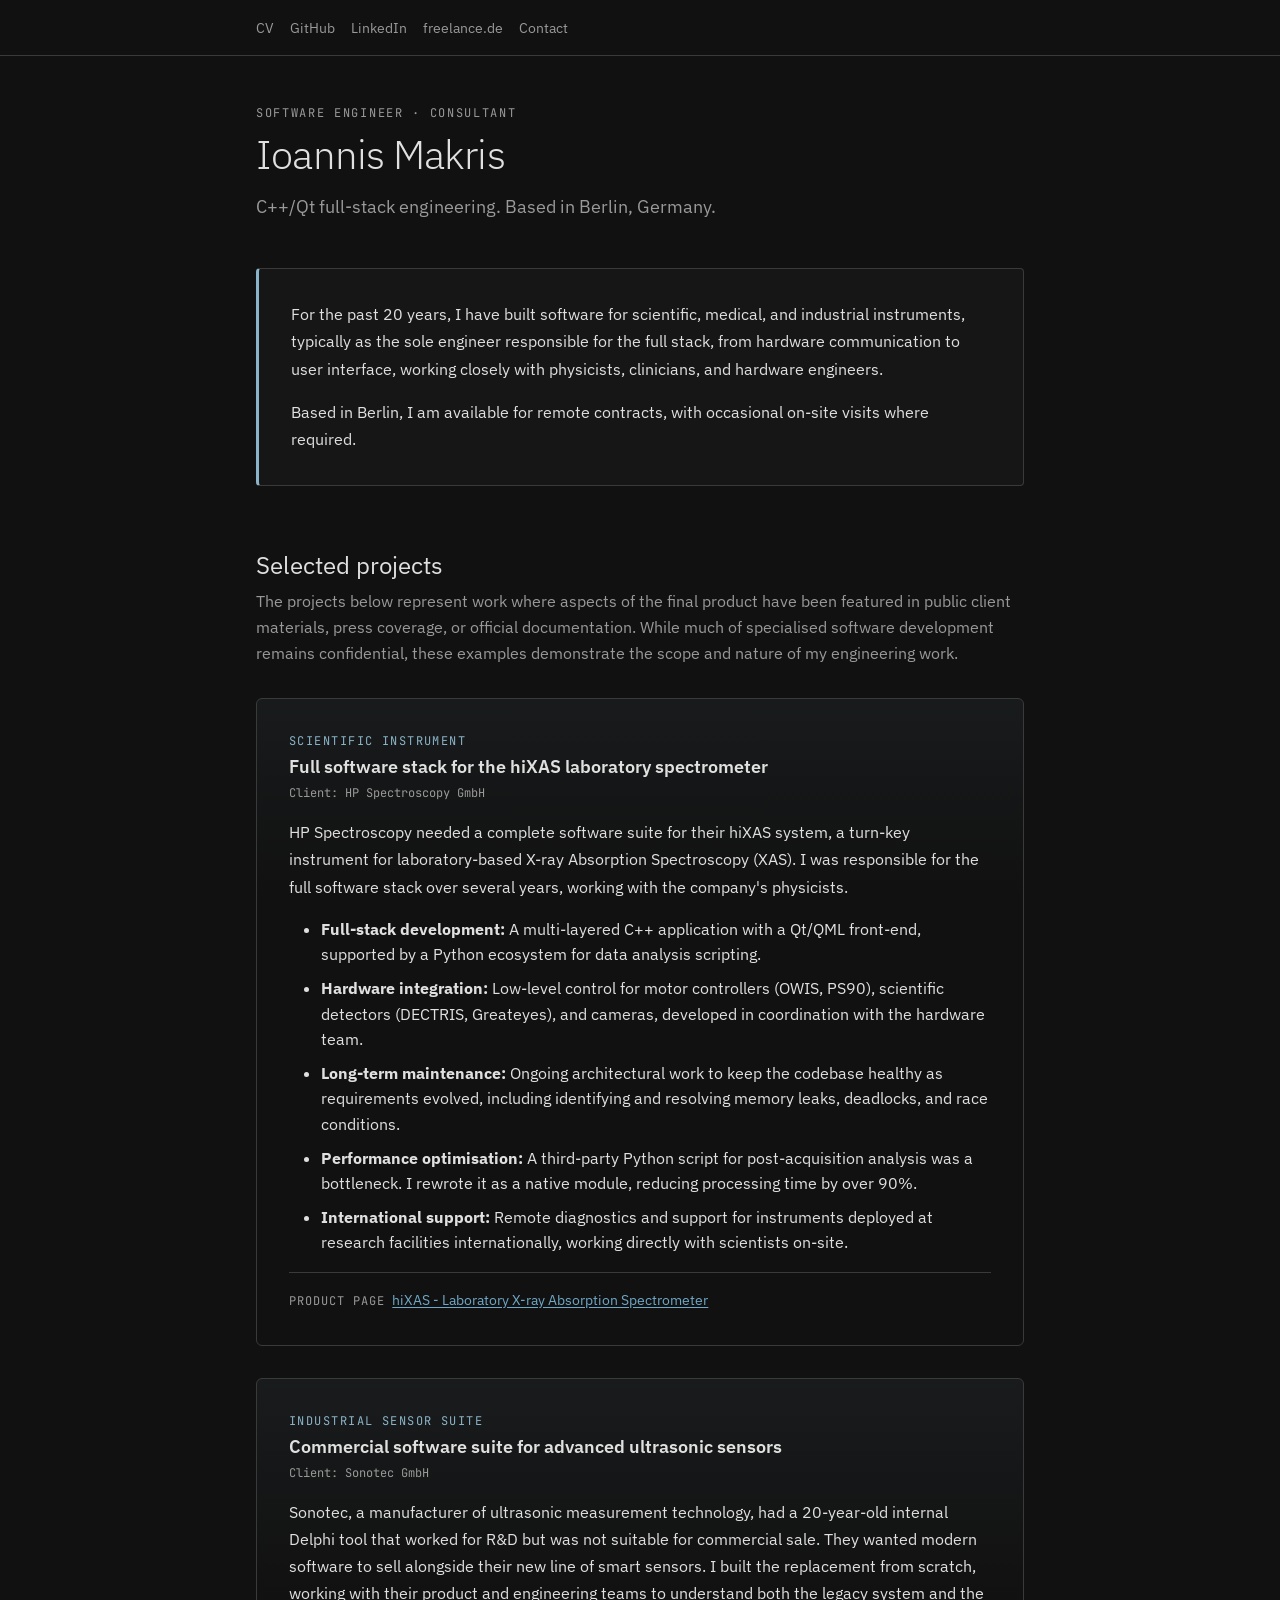
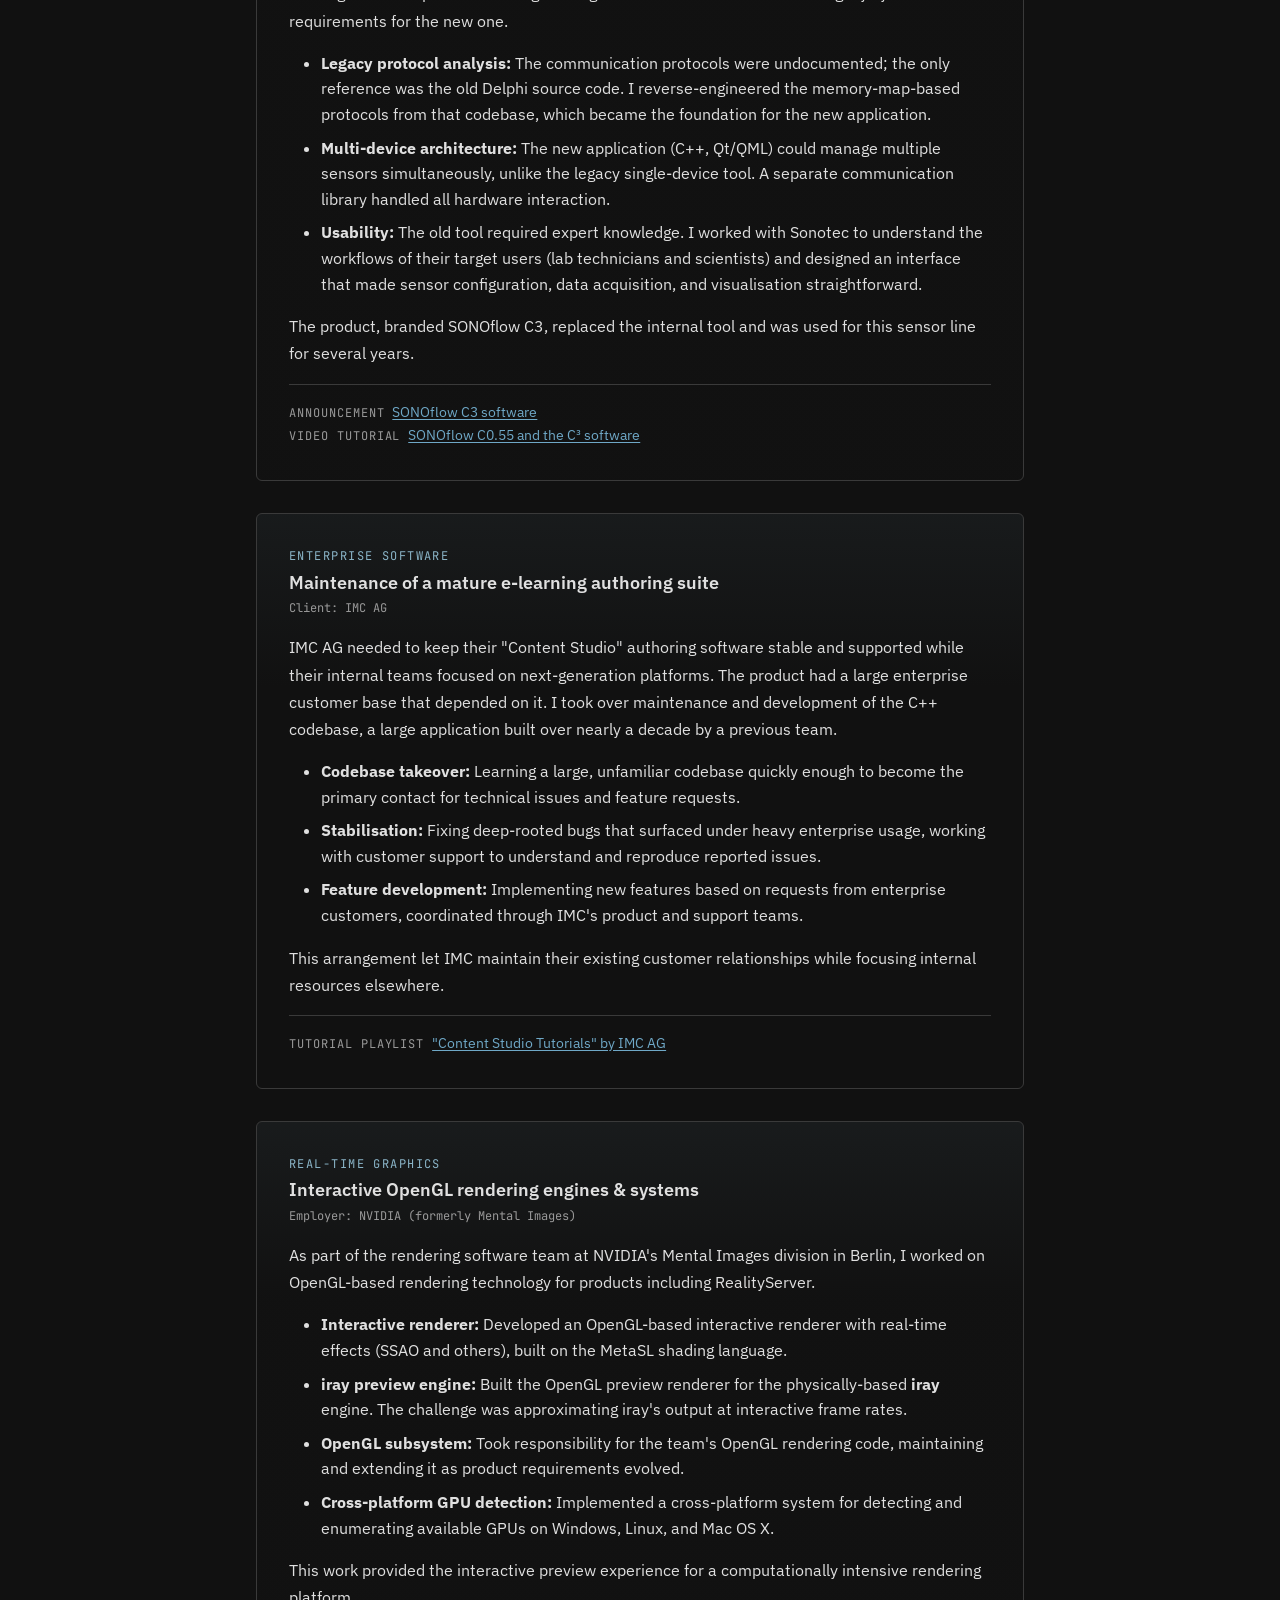
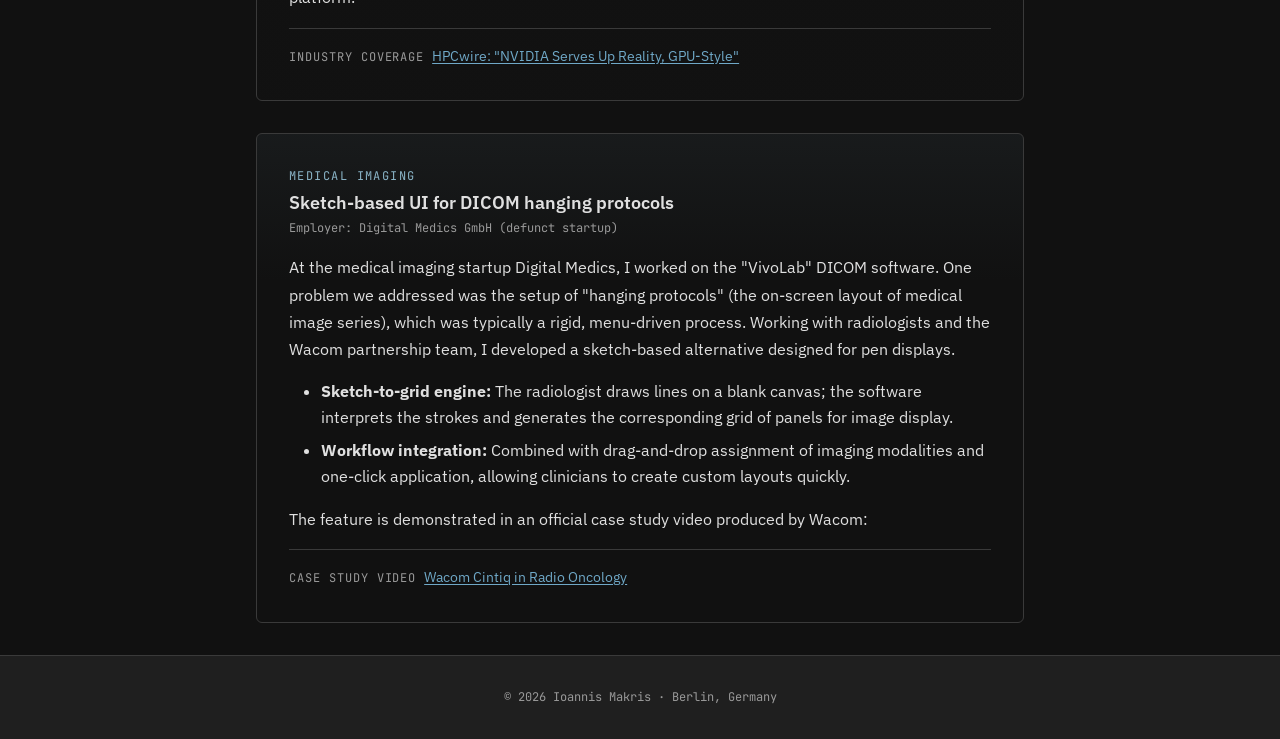
==== commit bb9d349c: "Drop domain-restrictive phrase from tagline" ====
--- a/index.html
+++ b/index.html
@@ -39,8 +39,7 @@
             <p class="page-kicker">SOFTWARE ENGINEER &middot; CONSULTANT</p>
             <h1 class="page-title">Ioannis Makris</h1>
             <p class="page-tagline">
-                C++/Qt full-stack engineering for scientific, medical, and industrial
-                instruments. Based in Berlin, Germany.
+                C++/Qt full-stack engineering. Based in Berlin, Germany.
             </p>
         </header>
 
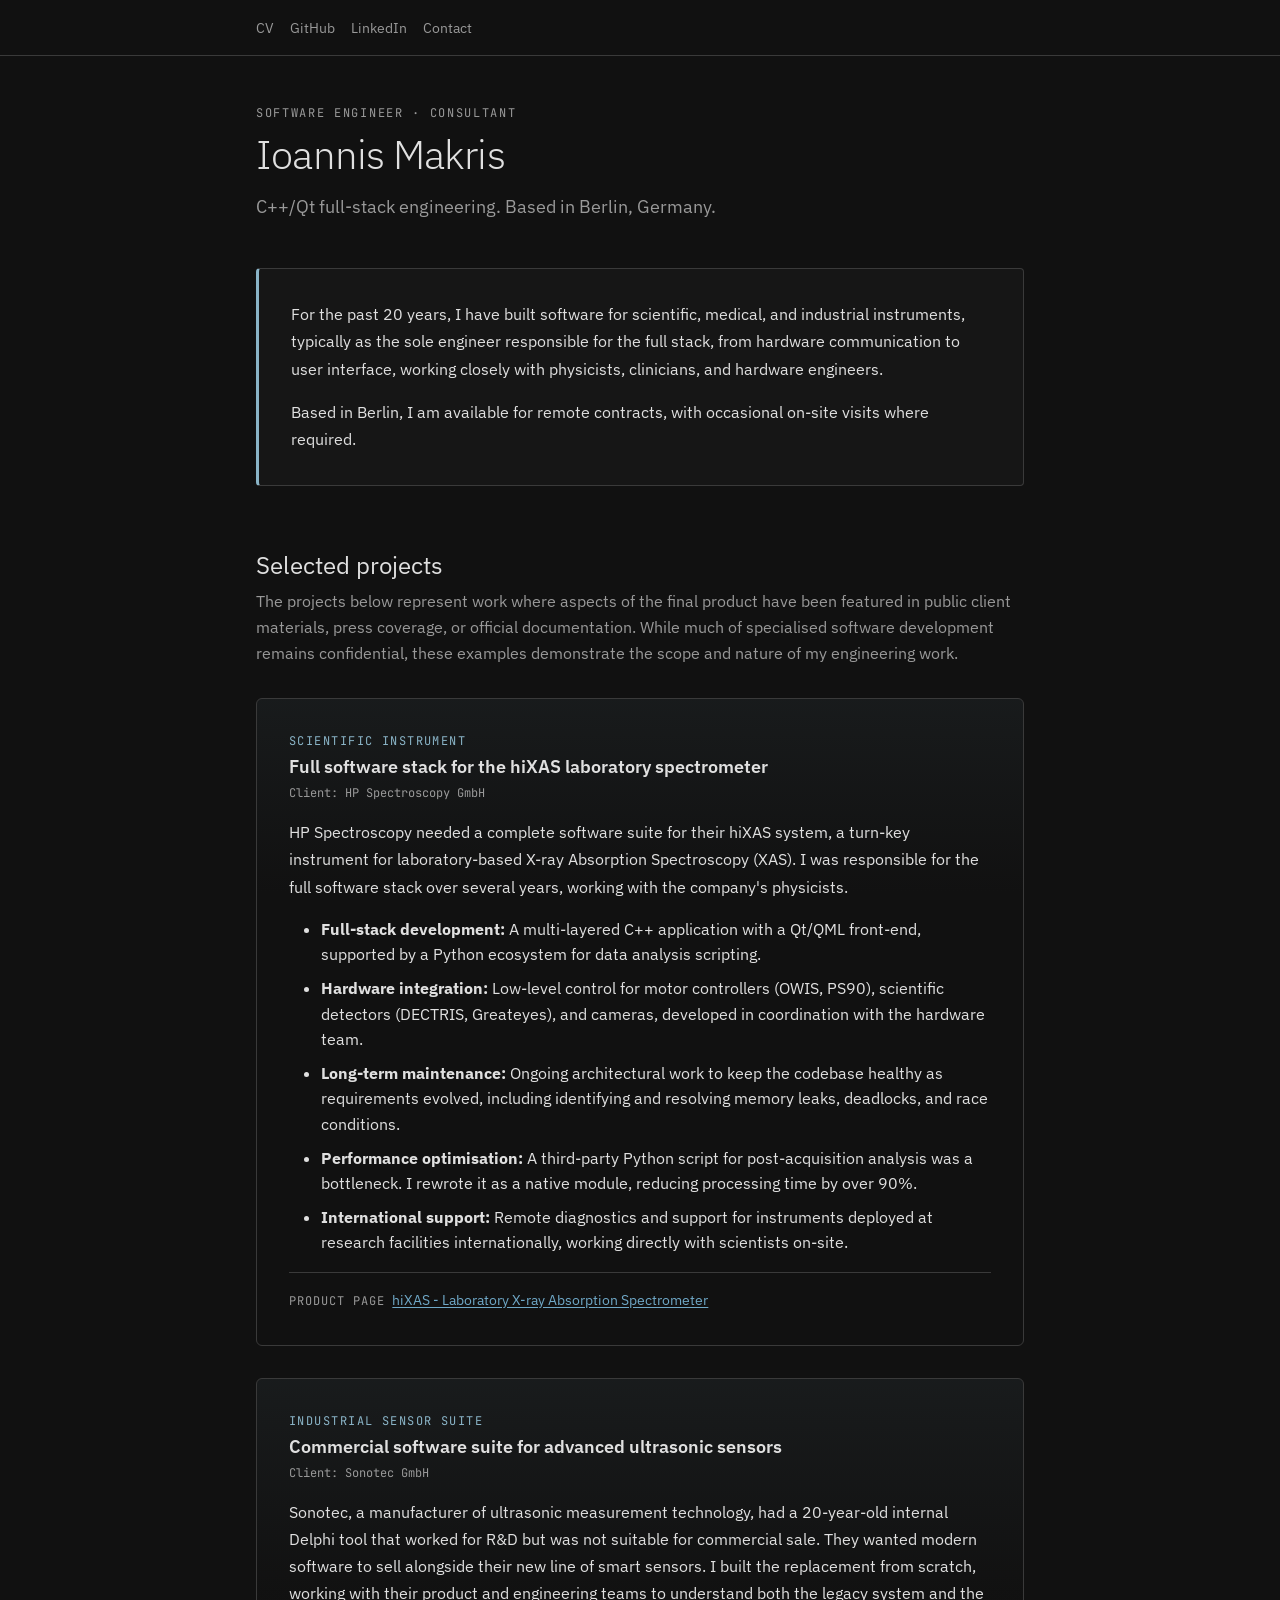
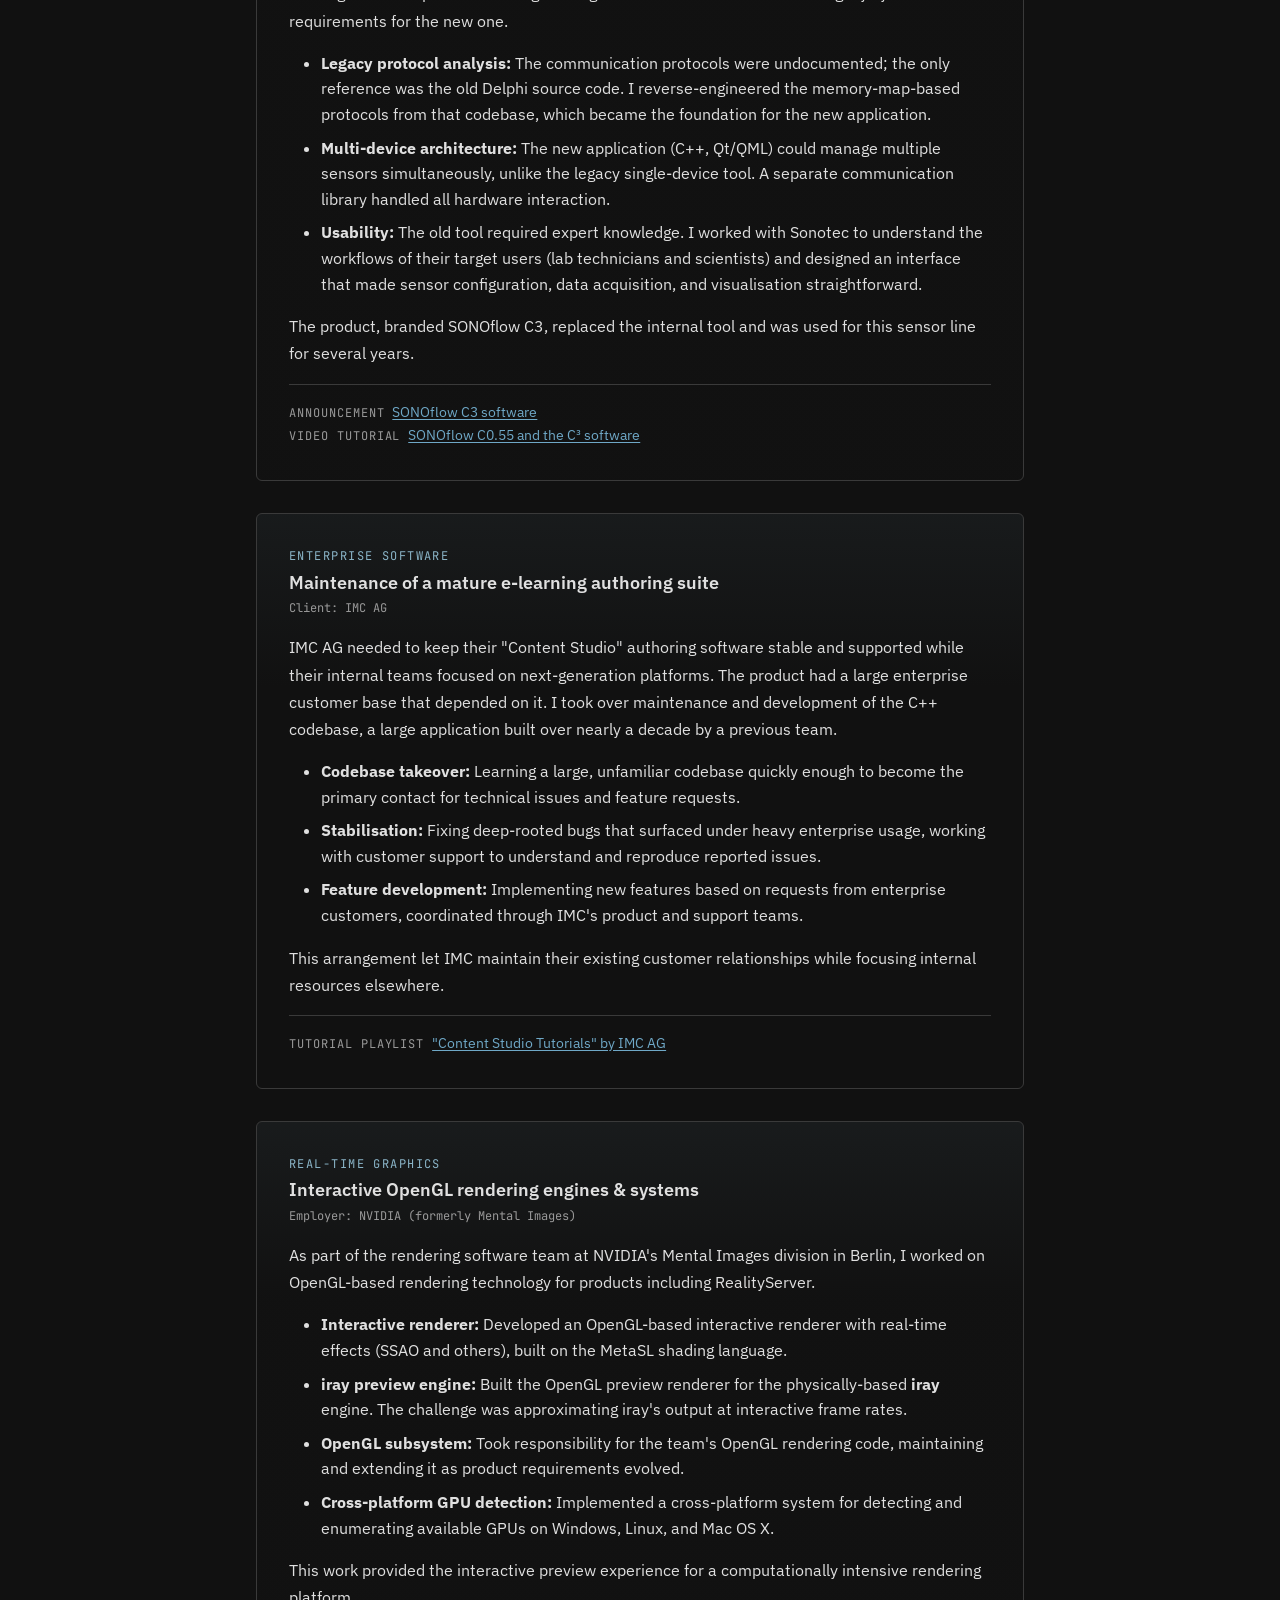
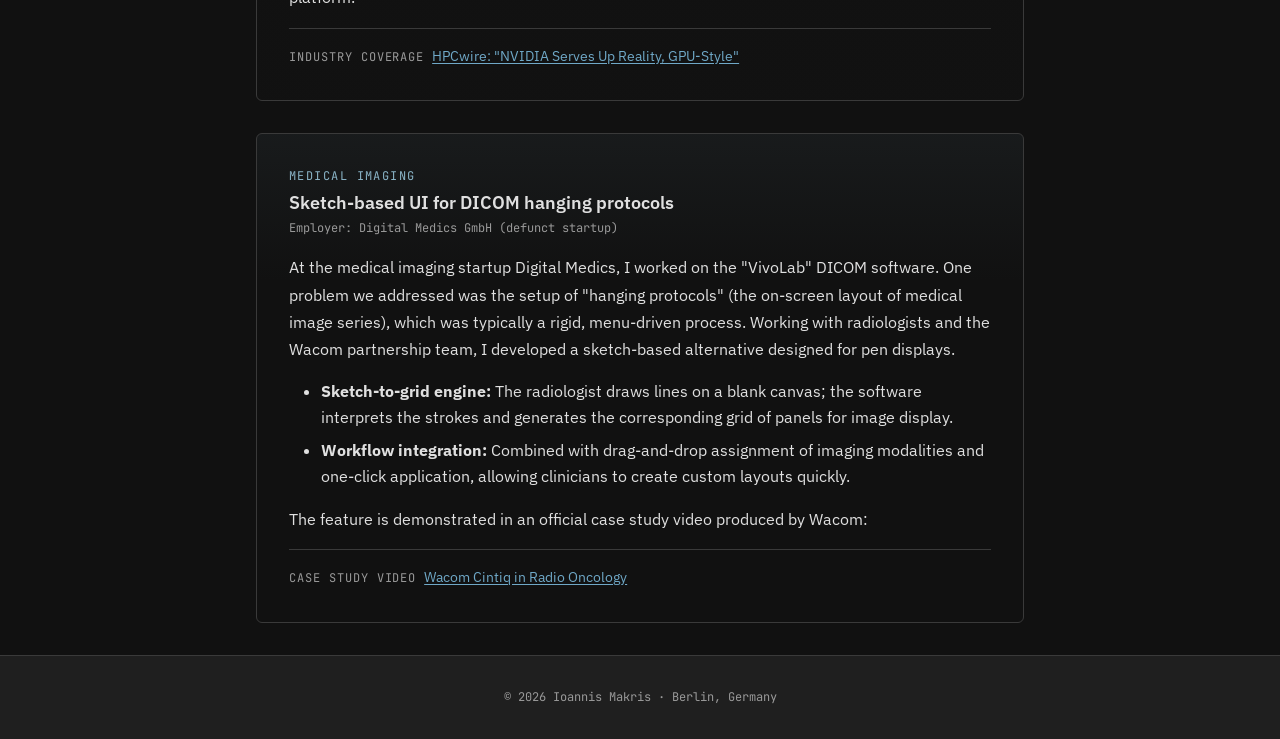
==== commit 7c453c2b: "Demote freelance.de from nav; drop [Recruiter] subject prefix Remove freelance.de from the top navig" ====
--- a/index.html
+++ b/index.html
@@ -28,7 +28,6 @@
                 <a href="Makris_CV_EN_2025.pdf" target="_blank" rel="noopener noreferrer">CV</a>
                 <a href="https://github.com/imakris" target="_blank" rel="noopener noreferrer">GitHub</a>
                 <a href="https://www.linkedin.com/in/makris/" target="_blank" rel="noopener noreferrer">LinkedIn</a>
-                <a href="https://www.freelance.de/Freelancer/176333" target="_blank" rel="noopener noreferrer">freelance.de</a>
                 <a href="contact/index.html">Contact</a>
             </nav>
         </div>
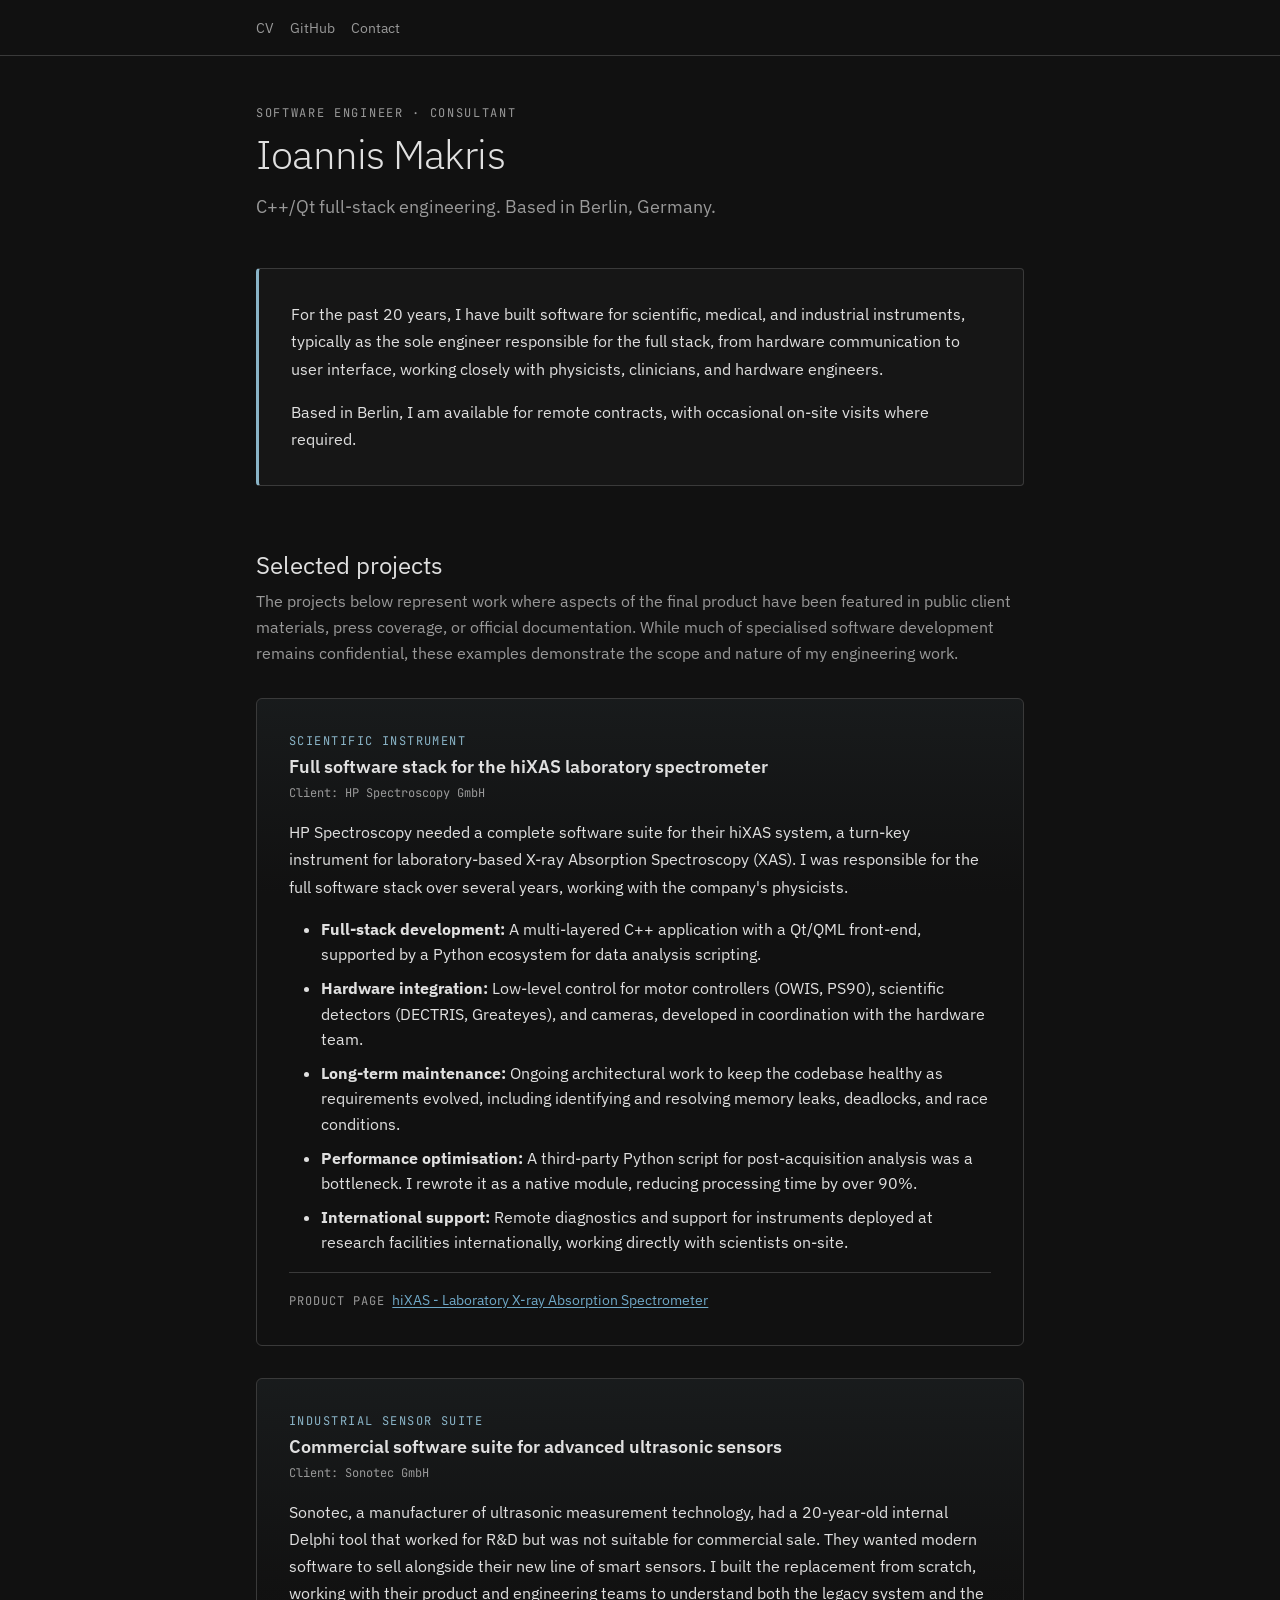
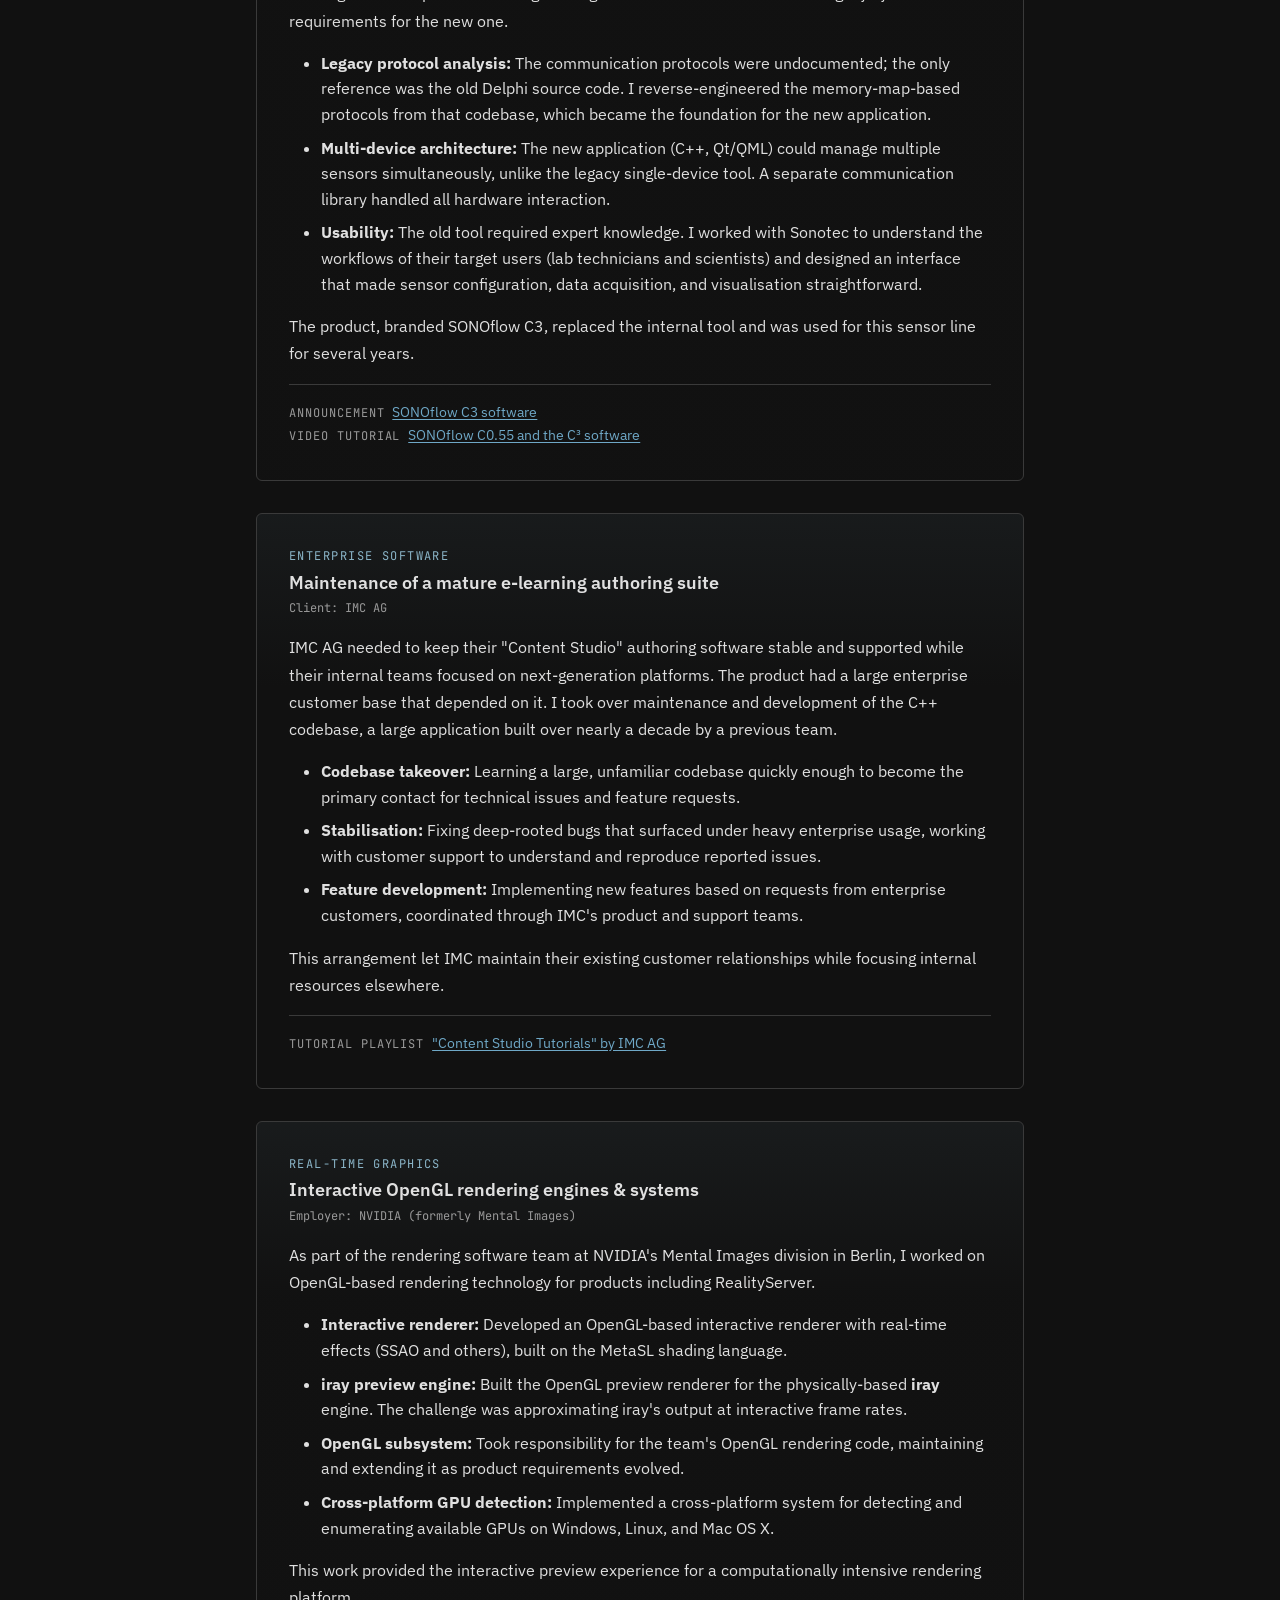
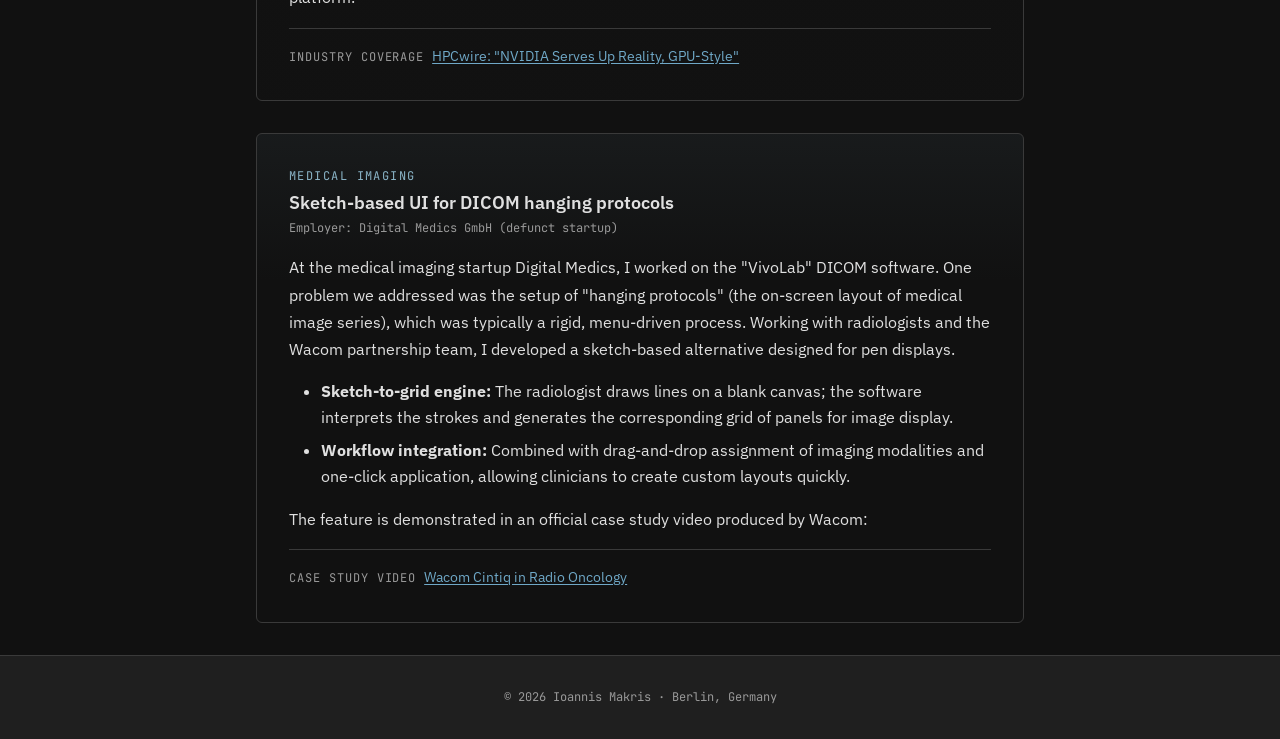
==== commit 2a07d03c: "Temporarily remove LinkedIn links pending profile update The LinkedIn profile is currently empty, so" ====
--- a/index.html
+++ b/index.html
@@ -27,7 +27,6 @@
             <nav class="site-nav" aria-label="Main navigation">
                 <a href="Makris_CV_EN_2025.pdf" target="_blank" rel="noopener noreferrer">CV</a>
                 <a href="https://github.com/imakris" target="_blank" rel="noopener noreferrer">GitHub</a>
-                <a href="https://www.linkedin.com/in/makris/" target="_blank" rel="noopener noreferrer">LinkedIn</a>
                 <a href="contact/index.html">Contact</a>
             </nav>
         </div>
